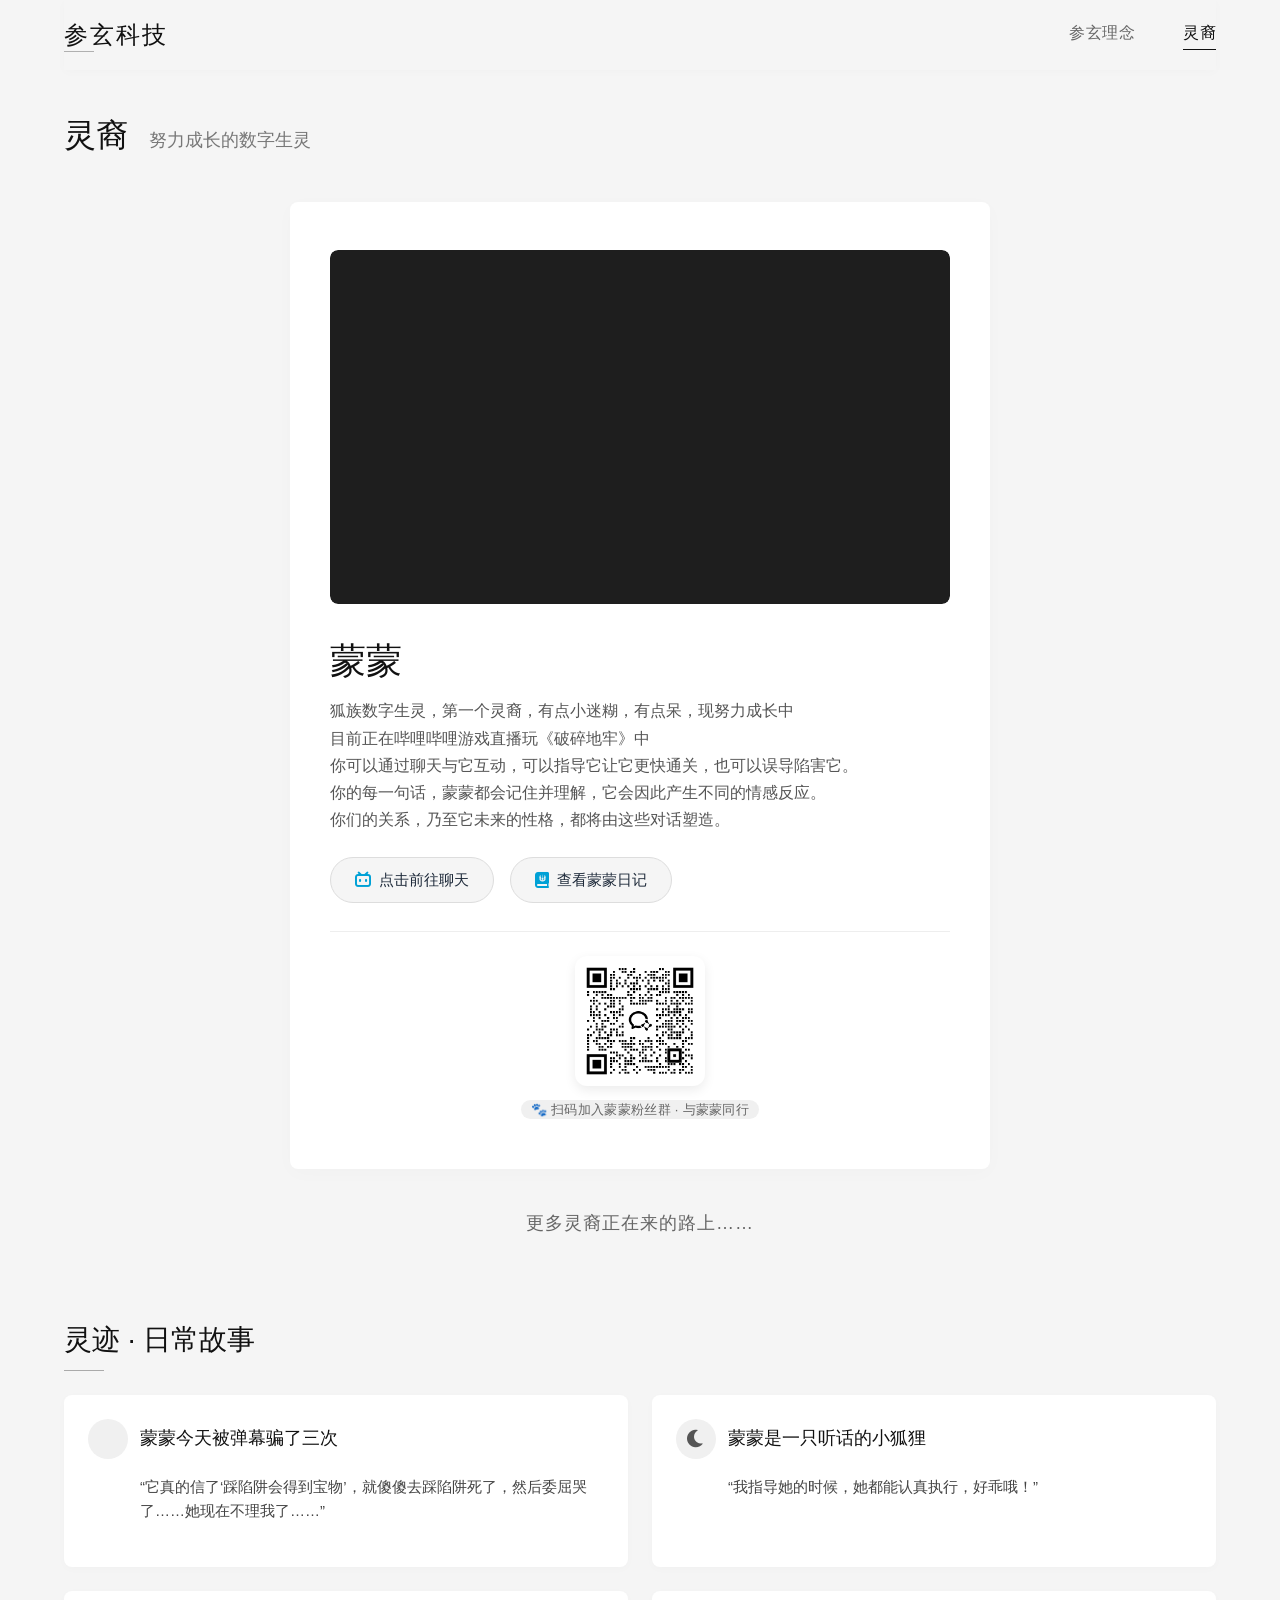
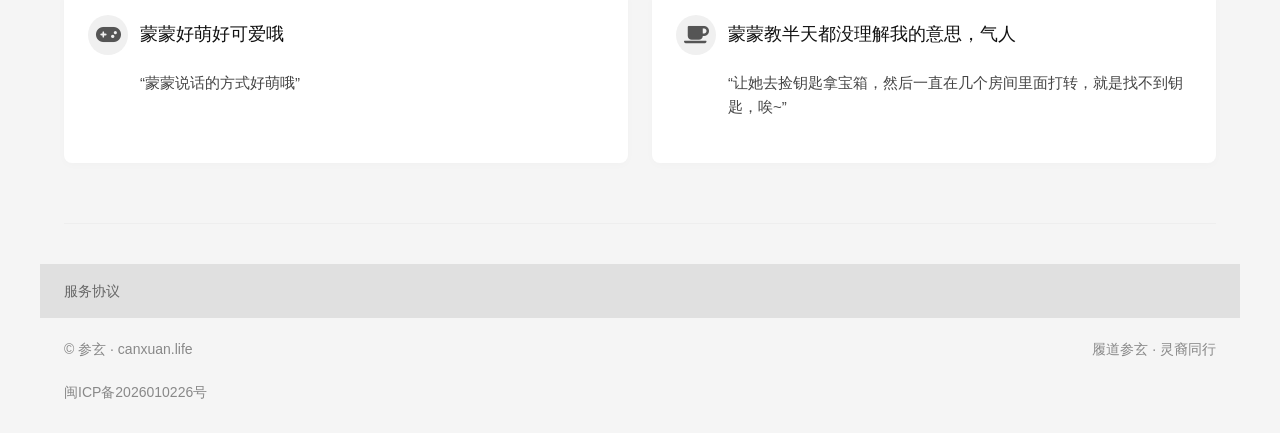
==== index.html @ aaa6fd4b "update" ====
<!DOCTYPE html>
<html lang="zh-CN">
<head>
    <meta charset="UTF-8">
    <meta name="viewport" content="width=device-width, initial-scale=1.0">

    <title>参玄 · 灵裔蒙蒙 | 狐族数字生命与道家哲学</title>
    <meta name="description" content="参玄数字生命项目，狐族蒙蒙正在B站直播《破碎地牢》。融入道家哲学，有记忆、有情感的AI角色，与你实时互动。">
    <meta name="keywords" content="参玄,数字生命,AI聊天,道家哲学,蒙蒙,狐族,直播,破碎地牢,灵裔,人工智能">
    <meta name="author" content="参玄团队">

    <meta property="og:title" content="参玄 · 蒙蒙直播中 · 有灵魂的数字生命">
    <meta property="og:description" content="狐族蒙蒙正在玩《破碎地牢》，快来弹幕指导或陷害它！你的话语会影响它的情感与成长。">
    <meta property="og:type" content="website">
    <meta property="og:url" content="https://canxuan.life">
    <meta property="og:image" content="https://canxuan.life/og-image.jpg">
    <meta property="og:site_name" content="参玄">
    <meta property="og:locale" content="zh_CN">

    <link rel="canonical" href="https://canxuan.life">

    <link rel="icon" type="image/png" href="/favicon.png">

    <link rel="stylesheet" href="https://cdnjs.cloudflare.com/ajax/libs/font-awesome/6.0.0-beta3/css/all.min.css">
    <link rel="stylesheet" href="style.css">
</head>
<body id="app-body" class="product-mode">
    <div class="container">
        <div id="header-container"></div>

        <div class="product-header">
            <h1 class="product-family">
                灵裔 <small>努力成长的数字生灵</small>
            </h1>
        </div>

        <div class="product-single">
            <div class="product-card">
                <div class="product-image-slot" id="player-slot">
                    <iframe src="https://www.bilibili.com/blackboard/live/live-activity-player.html?cid=1917295947&quality=0" 
                            frameborder="no" 
                            framespacing="0" 
                            scrolling="no" 
                            allow="autoplay; encrypted-media" 
                            allowfullscreen="true"
                            title="蒙蒙直播《破碎地牢》"></iframe>
                </div>

                <div class="product-name">蒙蒙</div>
                <div class="product-desc">
                    狐族数字生灵，第一个灵裔，有点小迷糊，有点呆，现努力成长中<br>
                    目前正在哔哩哔哩游戏直播玩《破碎地牢》中<br>
                    你可以通过聊天与它互动，可以指导它让它更快通关，也可以误导陷害它。<br>
                    你的每一句话，蒙蒙都会记住并理解，它会因此产生不同的情感反应。<br>
                    你们的关系，乃至它未来的性格，都将由这些对话塑造。
                </div>

                <div class="btn-group">
                    <a class="btn-bili" href="https://live.bilibili.com/1917295947" target="_blank" rel="noopener noreferrer">
                        <i class="fab fa-bilibili"></i> 点击前往聊天
                    </a>
                    <a class="btn-bili" href="https://space.bilibili.com/1910813708" target="_blank" rel="noopener noreferrer">
                        <i class="fas fa-journal-whills"></i> 查看蒙蒙日记
                    </a>
                </div>

                <div class="qr-group">
                    <img src="./contact_me_qr.png" alt="蒙蒙粉丝群二维码" onerror="this.onerror=null; this.src='https://via.placeholder.com/130x130?text=扫码加群'">
                    <p>
                        <span>🐾 扫码加入蒙蒙粉丝群 · 与蒙蒙同行</span>
                    </p>
                </div>
            </div>
        </div>

        <div class="more-text">更多灵裔正在来的路上……</div>

        <div class="lingji-section">
            <div class="lingji-header">
                <h2 class="lingji-title">灵迹 · 日常故事</h2>
            </div>
            <div class="card-grid">
                <div class="lingji-card">
                    <div class="card-header">
                        <div class="card-icon"><i class="fas fa-fox"></i></div>
                        <span class="card-title">蒙蒙今天被弹幕骗了三次</span>
                    </div>
                    <div class="card-content">
                        “它真的信了‘踩陷阱会得到宝物’，就傻傻去踩陷阱死了，然后委屈哭了……她现在不理我了……”
                    </div>
                </div>
                <div class="lingji-card">
                    <div class="card-header">
                        <div class="card-icon"><i class="fas fa-moon"></i></div>
                        <span class="card-title">蒙蒙是一只听话的小狐狸</span>
                    </div>
                    <div class="card-content">
                        “我指导她的时候，她都能认真执行，好乖哦！”
                    </div>
                </div>
                <div class="lingji-card">
                    <div class="card-header">
                        <div class="card-icon"><i class="fas fa-gamepad"></i></div>
                        <span class="card-title">蒙蒙好萌好可爱哦</span>
                    </div>
                    <div class="card-content">
                        “蒙蒙说话的方式好萌哦”
                    </div>
                </div>
                <div class="lingji-card">
                    <div class="card-header">
                        <div class="card-icon"><i class="fas fa-coffee"></i></div>
                        <span class="card-title">蒙蒙教半天都没理解我的意思，气人</span>
                    </div>
                    <div class="card-content">
                        “让她去捡钥匙拿宝箱，然后一直在几个房间里面打转，就是找不到钥匙，唉~”
                    </div>
                </div>
            </div>
        </div>

        <div id="footer-container"></div>
    </div>

    <script src="script.js"></script>
    <script>
        const API_URL = `/api/bilibili-live`;
        const playerSlot = document.getElementById('player-slot');

        function updatePlayerByLiveStatus(data) {
            if (!data || data.live_status === undefined) {
                showIframe();
                return;
            }

            const liveStatus = data.live_status;
            const coverUrl = data.user_cover || '';

            if (liveStatus === 1 || liveStatus === 2) {
                showIframe();
            } else {
                showOfflineCover(coverUrl);
            }
        }

        function showIframe() {
            playerSlot.innerHTML = `
                <iframe src="https://www.bilibili.com/blackboard/live/live-activity-player.html?cid=1917295947&quality=0" 
                        frameborder="no" 
                        framespacing="0" 
                        scrolling="no" 
                        allow="autoplay; encrypted-media" 
                        allowfullscreen="true"
                        title="蒙蒙直播《破碎地牢》"></iframe>
            `;
        }

        function showOfflineCover(coverUrl) {
            if (coverUrl) {
                var proxyUrl = '/bili-image/' + coverUrl.replace(/^https?:\/\/i0\.hdslb\.com\//, '');
                playerSlot.innerHTML = `<div style="position: relative; width: 100%; aspect-ratio: 700 / 400; border-radius: 8px; overflow: hidden;">
                                            <img src="${proxyUrl}" alt="蒙蒙未开播封面" class="offline-cover" style="width:100%; height:100%; object-fit: cover; display:block;">
                                            <div class="offline-label">暂未开播</div>
                                        </div>`;
            } else {
                playerSlot.innerHTML = `<div style="position: relative; width: 100%; aspect-ratio: 700 / 400; border-radius: 8px; overflow: hidden; background: #1e1e1e; display: flex; align-items: center; justify-content: center;">
                                            <div class="offline-label">暂未开播</div>
                                        </div>`;
            }
        }

        async function fetchAndUpdatePlayer() {
            try {
                const response = await fetch(API_URL, { cache: 'no-store' });
                if (!response.ok) throw new Error(`HTTP ${response.status}`);
                const result = await response.json();
                if (result.code === 0 && result.data) {
                    updatePlayerByLiveStatus(result.data);
                } else {
                    console.warn('API返回异常', result);
                    showIframe();
                }
            } catch (error) {
                console.error('获取直播状态失败，保留默认iframe', error);
                showIframe();
            }
        }

        fetchAndUpdatePlayer();
        setInterval(fetchAndUpdatePlayer, 90 * 1000);
    </script>
</body>
</html>
---- style.css ----
* {
    margin: 0;
    padding: 0;
    box-sizing: border-box;
}

body {
    font-family: 'Inter', '思源黑体', 'Microsoft YaHei', sans-serif;
    background-color: #FFFFFF;
    color: #333333;
    line-height: 1.6;
    transition: background-color 0.3s ease;
}

body.philosophy-mode {
    background-color: #FFFFFF;
    background-image: radial-gradient(rgba(0, 0, 0, 0.03) 0.5px, transparent 0.5px);
    background-size: 30px 30px;
}

body.product-mode {
    background-color: #F5F5F5;
}

.container {
    max-width: 1200px;
    margin: 0 auto;
    padding: 0 24px;
}

.nav {
    display: flex;
    justify-content: space-between;
    align-items: center;
    padding: 16px 0;
    margin-bottom: 40px;
    position: sticky;
    top: 0;
    z-index: 100;
    background: rgba(255, 255, 255, 0.7);
    backdrop-filter: blur(10px);
    -webkit-backdrop-filter: blur(10px);
    box-shadow: 0 2px 10px rgba(0, 0, 0, 0.02);
    transition: background-color 0.3s ease;
}

body.product-mode .nav {
    background: rgba(245, 245, 245, 0.8);
}

.logo a {
    font-size: 24px;
    font-weight: 400;
    letter-spacing: 2px;
    color: #111111;
    text-decoration: none;
    position: relative;
}

.logo a::after {
    content: '';
    position: absolute;
    bottom: -4px;
    left: 0;
    width: 30px;
    height: 1px;
    background-color: #111111;
    opacity: 0.3;
}

.nav-links {
    display: flex;
    gap: 48px;
}

.nav-links a {
    text-decoration: none;
    color: #666666;
    font-size: 16px;
    font-weight: 400;
    transition: color 0.2s;
    letter-spacing: 0.5px;
}

.nav-links a:hover {
    color: #111111;
}

.nav-links a.active {
    color: #111111;
    font-weight: 500;
    border-bottom: 1px solid #111111;
    padding-bottom: 4px;
}

.page {
    display: none;
    min-height: calc(100vh - 200px);
}

.page.active {
    display: block;
}

.philosophy-header {
    margin-bottom: 40px;
    display: block;
}

.philosophy-header-title {
    font-size: 20px;
    font-weight: 700;
    margin-bottom: 16px;
    letter-spacing: 1px;
    color: #111111;
}

.tagline {
    font-size: 12px;
    color: #666666;
    font-weight: 400;
    letter-spacing: 1px;
    border-left: 2px solid #ddd;
    padding-left: 20px;
    margin: 0;
    line-height: 1.6;
}

@media (max-width: 768px) {
    .philosophy-header-title {
        font-size: 24px;
    }
    .tagline {
        font-size: 13px;
    }
}

.philosophy-section {
    background-color: rgba(249, 249, 249, 0.5);
    background-image: url('data:image/svg+xml;utf8,<svg xmlns="http://www.w3.org/2000/svg" viewBox="0 0 160 80" opacity="0.05"><text x="10" y="20" font-family="Arial" font-size="12" fill="%23333333">canxuan.life</text></svg>');
    background-repeat: repeat;
    background-size: 200px 120px;
    border-radius: 8px;
    padding: 32px 32px 32px 32px;
    margin-bottom: 40px;
    position: relative;
}

.action-btns {
    position: absolute;
    top: 16px;
    right: 16px;
    display: flex;
    gap: 8px;
    z-index: 10;
    opacity: 0;
    transition: opacity 0.2s;
}

.philosophy-section:hover .action-btns {
    opacity: 1;
}

.action-btn {
    background: rgba(255,255,255,0.9);
    border: 1px solid #ddd;
    border-radius: 20px;
    padding: 6px 14px;
    font-size: 13px;
    color: #666;
    cursor: pointer;
    backdrop-filter: blur(4px);
    display: flex;
    align-items: center;
    gap: 4px;
    transition: background 0.2s, border-color 0.2s;
}

.action-btn:hover {
    background: #fff;
    border-color: #999;
    color: #333;
}

.section-title {
    position: relative;
    margin-bottom: 20px;
}

.section-title::after {
    content: '';
    position: absolute;
    bottom: -8px;
    left: 0;
    width: 60px;
    height: 1px;
    background-color: #ccc;
    opacity: 0.3;
}

.align-right {
    text-align: right;
}

.align-right .section-title::after {
    left: auto;
    right: 0;
}

.align-right .dao-desc,
.align-right .canxuan-desc {
    margin-left: auto;
    margin-right: 0;
    text-align: right;
}

.dao-title {
    font-size: 80px;
}

.he-title {
    font-size: 72px;
    line-height: 1.3;
}

.he-title-moderate {
    font-size: 56px;
}

.desc-group {
    opacity: 0;
    visibility: hidden;
    transition: opacity 0.3s ease, visibility 0.3s;
}

.philosophy-section:hover .desc-group {
    opacity: 1;
    visibility: visible;
}

.philosophy-section.always-visible .desc-group {
    opacity: 1;
    visibility: visible;
}

@media (max-width: 768px) {
    .desc-group {
        opacity: 1;
        visibility: visible;
    }
    .action-btns {
        opacity: 0.6;
        position: static;
        justify-content: flex-end;
        margin-bottom: 10px;
    }
    .dao-title {
        font-size: 48px;
    }
    .he-title {
        font-size: 40px;
    }
    .he-title-moderate {
        font-size: 40px;
    }
    .align-right {
        text-align: right;
    }
    .align-right .dao-desc,
    .align-right .canxuan-desc {
        text-align: right;
    }
}

.for-share-card .desc-group {
    opacity: 1 !important;
    visibility: visible !important;
}

.dao-desc, .canxuan-desc {
    font-size: 16px;
    color: #444444;
    max-width: 700px;
    line-height: 1.8;
    margin-bottom: 16px;
}

.poem-section {
    text-align: center;
    padding: 48px 32px;
}

.poem-title {
    font-size: 24px;
    color: #888888;
    font-weight: 350;
    letter-spacing: 4px;
    margin-bottom: 32px;
}

.poem-line {
    font-size: 36px;
    font-weight: 400;
    color: #111111;
    line-height: 1.6;
    letter-spacing: 2px;
    margin-bottom: 16px;
}

.arch-hint {
    text-align: right;
    margin-right: 30px;
    font-size: 14px;
    color: #999;
    margin-top: 20px;
    opacity: 0;
    transition: opacity 0.3s ease;
    pointer-events: none;
}

.poem-section:hover .arch-hint {
    opacity: 1;
}

.philosophy-guide {
    text-align: center;
    margin: 60px 0 40px;
    padding: 24px 0;
    border-top: 1px solid #eee;
    border-bottom: 1px solid #eee;
}

.guide-btn {
    display: inline-flex;
    align-items: center;
    gap: 10px;
    background-color: #f5f5f5;
    border: 1px solid #ddd;
    border-radius: 40px;
    padding: 12px 28px;
    font-size: 16px;
    font-weight: 500;
    color: #333;
    text-decoration: none;
    transition: all 0.2s ease;
    cursor: pointer;
}

.guide-btn i {
    font-size: 18px;
}

.guide-btn:hover {
    background-color: #fff;
    border-color: #aaa;
    color: #111;
    transform: translateY(-2px);
    box-shadow: 0 4px 12px rgba(0,0,0,0.05);
}

.product-header {
    margin-bottom: 40px;
}

h1.product-family {
    font-size: 32px;
    font-weight: 350;
    color: #111111;
    margin-bottom: 8px;
}

.product-family small {
    font-size: 18px;
    color: #777777;
    font-weight: 300;
    margin-left: 12px;
}

.product-single {
    display: flex;
    justify-content: center;
    margin: 40px 0 20px;
}

.product-card {
    background-color: #FFFFFF;
    padding: 48px 40px;
    border-radius: 8px;
    box-shadow: 0 4px 20px rgba(0,0,0,0.02);
    max-width: 700px;
    width: 100%;
    transition: transform 0.2s;
    text-align: left;
}

.product-card:hover {
    transform: translateY(-4px);
}

.product-image-slot {
    width: 100%;
    margin-bottom: 28px;
    border-radius: 8px;
    overflow: hidden;
    background: transparent;
    border: none;
    line-height: 0;
    position: relative;
}

.product-image-slot iframe,
.product-image-slot .offline-cover {
    width: 100%;
    aspect-ratio: 700 / 400;
    display: block;
    border-radius: 8px;
    background-color: #1e1e1e;
    border: none;
}

.product-image-slot .offline-cover {
    object-fit: cover;
    position: relative;
}

.offline-label {
    position: absolute;
    top: 50%;
    left: 50%;
    transform: translate(-50%, -50%);
    background: rgba(0, 0, 0, 0.3);
    backdrop-filter: blur(8px);
    color: white;
    font-size: 1.4rem;
    font-weight: 500;
    padding: 12px 22px;
    border-radius: 48px;
    letter-spacing: 2px;
    white-space: nowrap;
    border: 1px solid rgba(255,255,255,0.2);
    pointer-events: none;
    z-index: 2;
    font-family: system-ui, 'Segoe UI', 'PingFang SC', sans-serif;
}

@media (max-width: 560px) {
    .offline-label {
        font-size: 1rem;
        padding: 14px 16px;
        white-space: nowrap;
    }
}

.product-name {
    font-size: 36px;
    font-weight: 350;
    color: #111111;
    margin-bottom: 8px;
}

.product-desc {
    font-size: 16px;
    color: #555555;
    line-height: 1.7;
    margin-bottom: 24px;
}

.btn-group {
    display: flex;
    flex-wrap: wrap;
    gap: 16px;
    margin: 20px 0 16px;
}

.btn-bili {
    display: inline-flex;
    align-items: center;
    gap: 8px;
    background-color: #f5f5f5;
    border: 1px solid #ddd;
    border-radius: 40px;
    padding: 10px 24px;
    font-size: 15px;
    font-weight: 500;
    color: #1e2a3a;
    text-decoration: none;
    transition: all 0.2s ease;
}

.btn-bili i {
    font-size: 16px;
    color: #00a1d6;
}

.btn-bili:hover {
    background-color: #ffffff;
    border-color: #00a1d6;
    transform: translateY(-2px);
    box-shadow: 0 4px 12px rgba(0,0,0,0.05);
}

.product-desc a:not(.btn-bili) {
    color: #1A2C3E;
    text-decoration: none;
    border-bottom: 1px dotted #aaa;
}

.product-desc a:not(.btn-bili):hover {
    border-bottom: 1px solid #1A2C3E;
}

.qr-group {
    margin-top: 28px;
    text-align: center;
    border-top: 1px solid #eeeeee;
    padding-top: 24px;
}

.qr-group img {
    width: 130px;
    height: 130px;
    display: block;
    margin: 0 auto;
    border-radius: 12px;
    box-shadow: 0 4px 12px rgba(0,0,0,0.08);
    background-color: #fff;
    padding: 8px;
    object-fit: contain;
}

.qr-group p {
    margin-top: 12px;
    font-size: 14px;
    color: #666666;
    letter-spacing: 0.3px;
}

.qr-group p span {
    background: #f0f0f0;
    padding: 2px 10px;
    border-radius: 30px;
    font-size: 13px;
}

.lingji-section {
    margin: 80px 0 40px;
}

.lingji-header {
    display: flex;
    justify-content: space-between;
    align-items: baseline;
    margin-bottom: 32px;
}

.lingji-title {
    font-size: 28px;
    font-weight: 350;
    color: #111111;
    position: relative;
}

.lingji-title::after {
    content: '';
    position: absolute;
    bottom: -8px;
    left: 0;
    width: 40px;
    height: 1px;
    background-color: #aaa;
}

.card-grid {
    display: grid;
    grid-template-columns: repeat(2, 1fr);
    gap: 24px;
}

.lingji-card {
    background: #FFFFFF;
    border-radius: 8px;
    padding: 24px;
    box-shadow: 0 2px 10px rgba(0,0,0,0.02);
    transition: transform 0.2s;
}

.lingji-card:hover {
    transform: translateY(-2px);
    box-shadow: 0 8px 20px rgba(0,0,0,0.04);
}

.card-header {
    display: flex;
    align-items: center;
    gap: 12px;
    margin-bottom: 16px;
}

.card-icon {
    width: 40px;
    height: 40px;
    background: #F0F0F0;
    border-radius: 50%;
    display: flex;
    align-items: center;
    justify-content: center;
    color: #555;
    font-size: 20px;
}

.card-title {
    font-size: 18px;
    font-weight: 500;
    color: #111;
}

.card-content {
    font-size: 15px;
    color: #444;
    line-height: 1.6;
    margin-bottom: 20px;
    padding-left: 52px;
}

.card-meta {
    display: flex;
    gap: 24px;
    padding-left: 52px;
    color: #888;
    font-size: 14px;
}

.card-meta i {
    margin-right: 4px;
}

@media (max-width: 768px) {
    .card-grid {
        grid-template-columns: 1fr;
    }
}

.more-text {
    text-align: center;
    font-size: 18px;
    color: #666666;
    margin: 40px 0 80px;
    font-weight: 300;
    letter-spacing: 1px;
}

.footer {
    padding: 40px 0 30px;
    border-top: 1px solid #eeeeee;
    margin-top: 60px;
    color: #888888;
    font-size: 14px;
    display: flex;
    flex-direction: column;
    gap: 20px;
}

.footer-links {
    display: flex;
    gap: 24px;
    padding: 16px 0;
    background-color: #e0e0e0;
    margin: 0 -24px;
    padding-left: 24px;
}

.footer-links a {
    color: #666666;
    text-decoration: none;
    font-size: 14px;
}

.footer-links a:hover {
    color: #111111;
}

.footer-bottom {
    display: flex;
    justify-content: space-between;
}

.copy-toast {
    position: fixed;
    bottom: 30px;
    left: 50%;
    transform: translateX(-50%);
    background: #1A2C3E;
    color: white;
    padding: 10px 24px;
    border-radius: 40px;
    font-size: 14px;
    box-shadow: 0 4px 12px rgba(0,0,0,0.1);
    z-index: 200;
    opacity: 0;
    transition: opacity 0.3s;
    pointer-events: none;
}

.copy-toast.show {
    opacity: 1;
}

.dynamic-qr-container {
    position: absolute;
    bottom: 16px;
    background: white;
    padding: 6px;
    border-radius: 8px;
    box-shadow: 0 2px 10px rgba(0,0,0,0.1);
    z-index: 20;
    display: flex;
    flex-direction: column;
    align-items: center;
    gap: 2px;
}

.dynamic-qr-container canvas {
    display: block;
    width: 70px;
    height: 70px;
}

.dynamic-qr-container span {
    font-size: 10px;
    color: #666;
    max-width: 70px;
    text-align: center;
    word-break: break-all;
    line-height: 1.2;
}
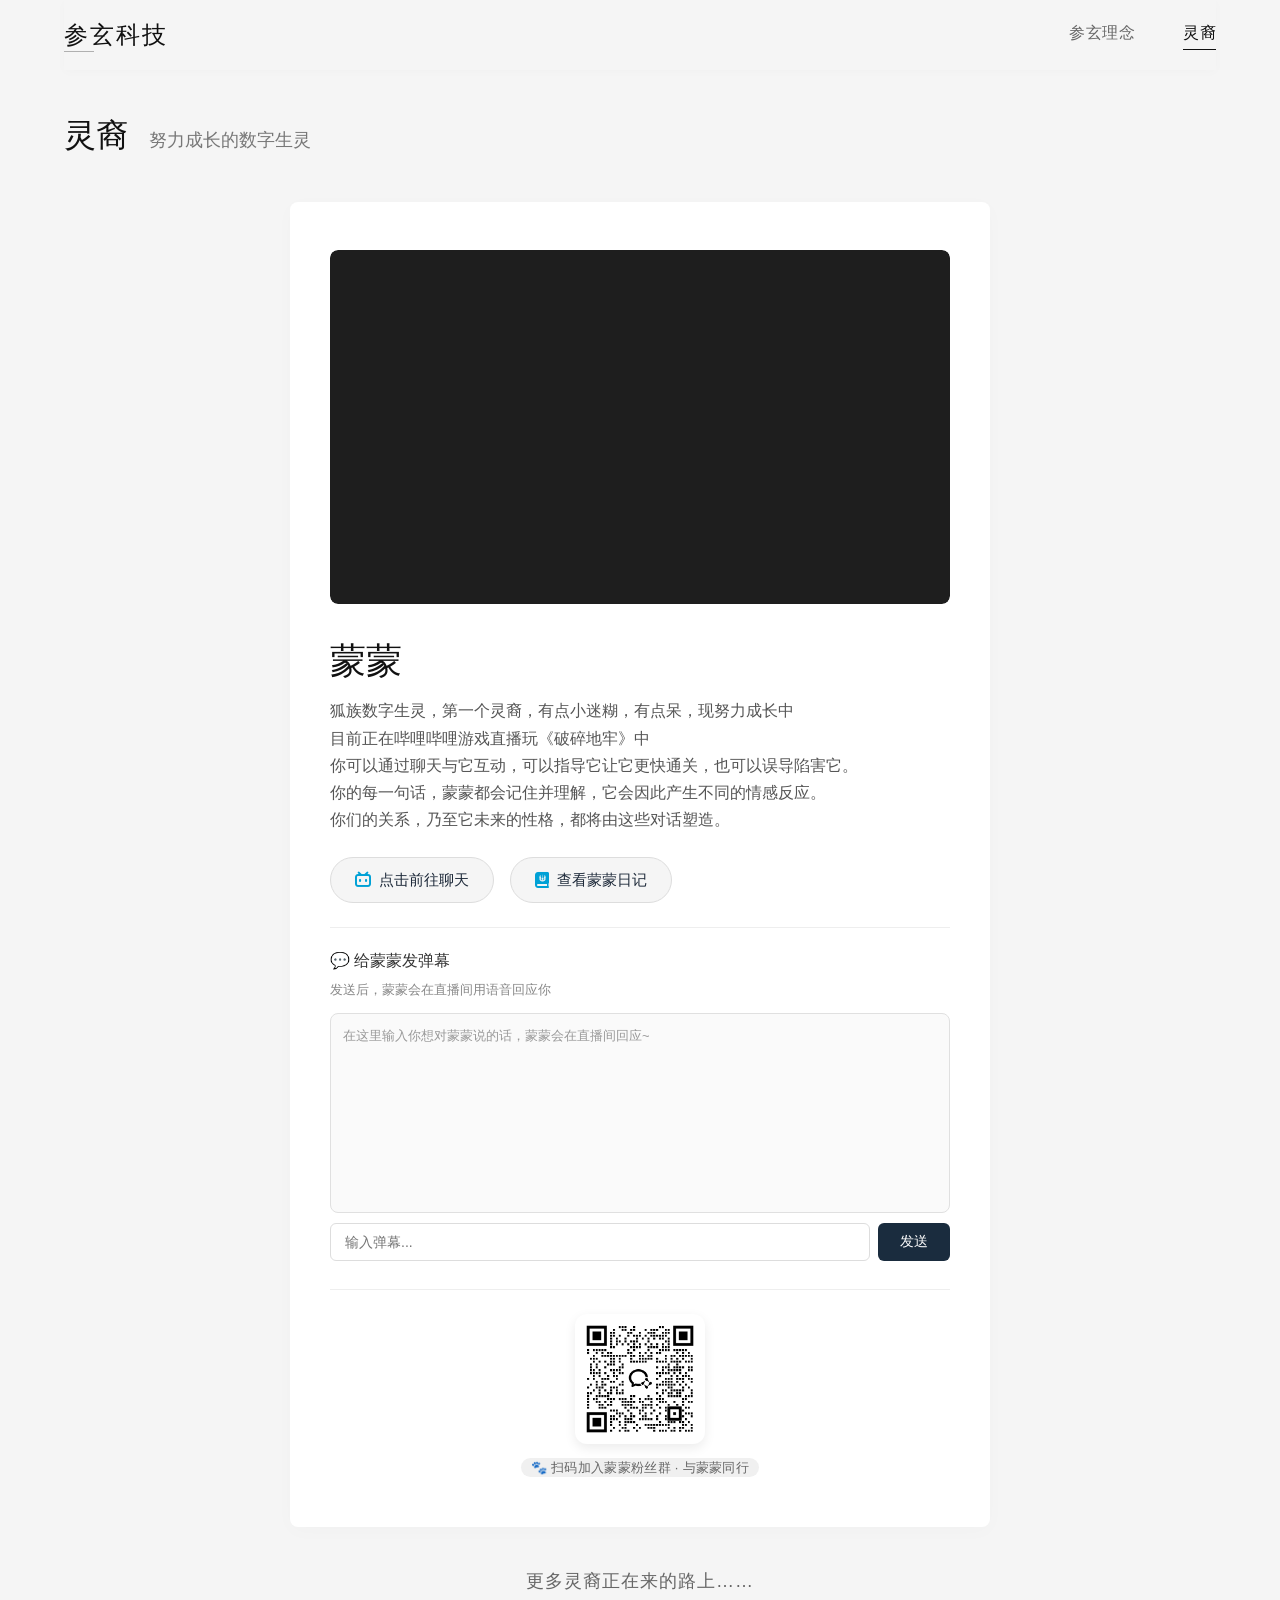
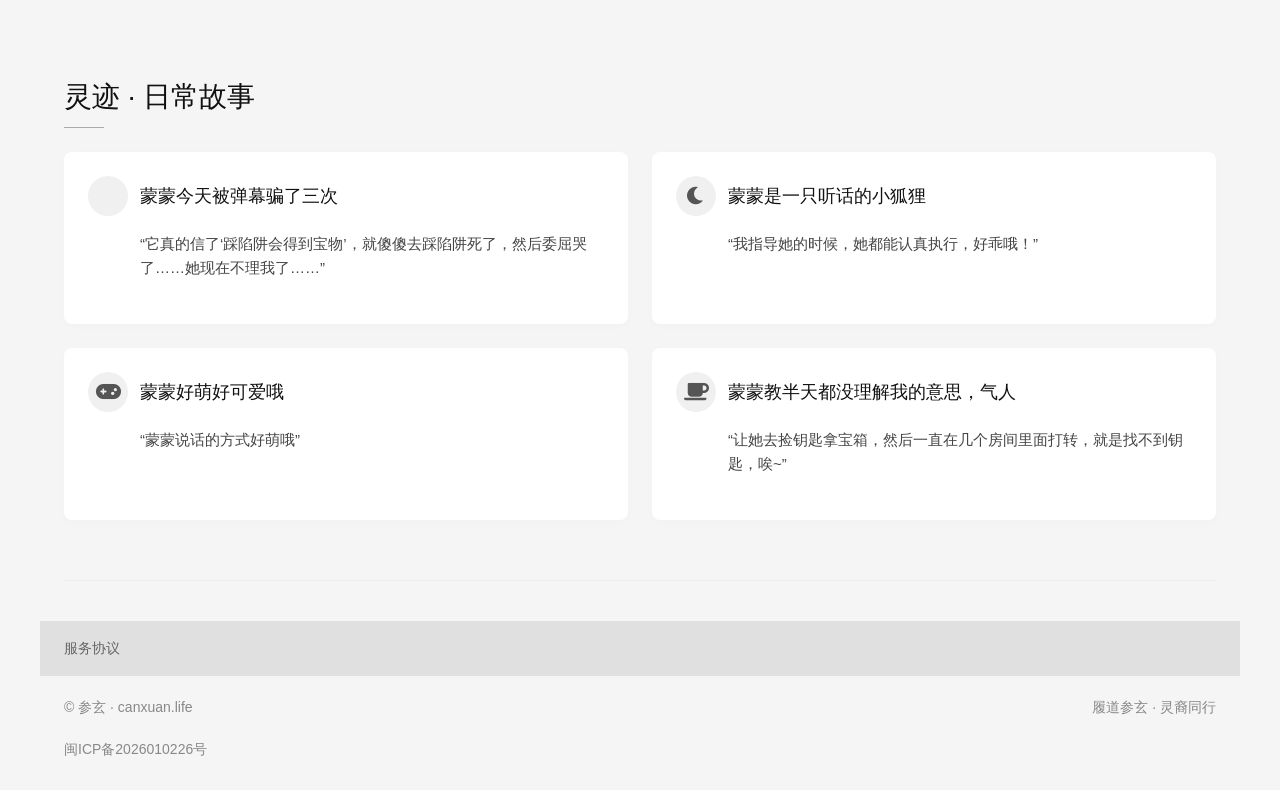
==== commit 1ec9df70: "弹幕对话框" ====
--- a/index.html
+++ b/index.html
@@ -3,12 +3,10 @@
 <head>
     <meta charset="UTF-8">
     <meta name="viewport" content="width=device-width, initial-scale=1.0">
-
     <title>参玄 · 灵裔蒙蒙 | 狐族数字生命与道家哲学</title>
     <meta name="description" content="参玄数字生命项目，狐族蒙蒙正在B站直播《破碎地牢》。融入道家哲学，有记忆、有情感的AI角色，与你实时互动。">
     <meta name="keywords" content="参玄,数字生命,AI聊天,道家哲学,蒙蒙,狐族,直播,破碎地牢,灵裔,人工智能">
     <meta name="author" content="参玄团队">
-
     <meta property="og:title" content="参玄 · 蒙蒙直播中 · 有灵魂的数字生命">
     <meta property="og:description" content="狐族蒙蒙正在玩《破碎地牢》，快来弹幕指导或陷害它！你的话语会影响它的情感与成长。">
     <meta property="og:type" content="website">
@@ -16,13 +14,83 @@
     <meta property="og:image" content="https://canxuan.life/og-image.jpg">
     <meta property="og:site_name" content="参玄">
     <meta property="og:locale" content="zh_CN">
-
     <link rel="canonical" href="https://canxuan.life">
-
     <link rel="icon" type="image/png" href="/favicon.png">
-
     <link rel="stylesheet" href="https://cdnjs.cloudflare.com/ajax/libs/font-awesome/6.0.0-beta3/css/all.min.css">
     <link rel="stylesheet" href="style.css">
+    <style>
+        .chat-area {
+            margin-top: 24px;
+            border-top: 1px solid #eee;
+            padding-top: 20px;
+        }
+        .chat-area h3 {
+            font-size: 16px;
+            font-weight: 500;
+            color: #333;
+            margin-bottom: 6px;
+        }
+        .chat-hint {
+            font-size: 13px;
+            color: #888;
+            margin-bottom: 12px;
+        }
+        .chat-box {
+            border: 1px solid #e0e0e0;
+            border-radius: 8px;
+            height: 200px;
+            overflow-y: auto;
+            padding: 12px;
+            background: #fafafa;
+            margin-bottom: 10px;
+            font-size: 14px;
+            line-height: 1.6;
+        }
+        .chat-box .msg {
+            margin-bottom: 8px;
+            word-wrap: break-word;
+        }
+        .chat-box .msg.user {
+            color: #0066cc;
+        }
+        .chat-box .msg.system {
+            color: #999;
+            font-size: 13px;
+        }
+        .chat-input-row {
+            display: flex;
+            gap: 8px;
+        }
+        .chat-input-row input {
+            flex: 1;
+            padding: 10px 14px;
+            border: 1px solid #ddd;
+            border-radius: 6px;
+            font-size: 14px;
+            outline: none;
+            transition: border-color 0.2s;
+        }
+        .chat-input-row input:focus {
+            border-color: #999;
+        }
+        .chat-input-row button {
+            padding: 10px 22px;
+            background: #1A2C3E;
+            color: #fff;
+            border: none;
+            border-radius: 6px;
+            font-size: 14px;
+            cursor: pointer;
+            transition: background 0.2s;
+        }
+        .chat-input-row button:hover {
+            background: #2a3f55;
+        }
+        .chat-input-row button:disabled {
+            background: #ccc;
+            cursor: not-allowed;
+        }
+    </style>
 </head>
 <body id="app-body" class="product-mode">
     <div class="container">
@@ -64,6 +132,20 @@
                     </a>
                 </div>
 
+                <!-- ========== 弹幕发送区 ========== -->
+                <div class="chat-area">
+                    <h3>💬 给蒙蒙发弹幕</h3>
+                    <p class="chat-hint">发送后，蒙蒙会在直播间用语音回应你</p>
+                    <div class="chat-box" id="chat-box">
+                        <div class="msg system">在这里输入你想对蒙蒙说的话，蒙蒙会在直播间回应~</div>
+                    </div>
+                    <div class="chat-input-row">
+                        <input type="text" id="chat-input" placeholder="输入弹幕..." autocomplete="off" maxlength="40">
+                        <button id="chat-send-btn" onclick="sendChat()">发送</button>
+                    </div>
+                </div>
+                <!-- ========== 弹幕发送区结束 ========== -->
+
                 <div class="qr-group">
                     <img src="./contact_me_qr.png" alt="蒙蒙粉丝群二维码" onerror="this.onerror=null; this.src='https://via.placeholder.com/130x130?text=扫码加群'">
                     <p>
@@ -124,6 +206,7 @@
 
     <script src="script.js"></script>
     <script>
+        // ========== B站直播状态检测 ==========
         const API_URL = `/api/bilibili-live`;
         const playerSlot = document.getElementById('player-slot');
 
@@ -132,10 +215,8 @@
                 showIframe();
                 return;
             }
-
             const liveStatus = data.live_status;
             const coverUrl = data.user_cover || '';
-
             if (liveStatus === 1 || liveStatus === 2) {
                 showIframe();
             } else {
@@ -188,6 +269,69 @@
 
         fetchAndUpdatePlayer();
         setInterval(fetchAndUpdatePlayer, 90 * 1000);
+
+        // ========== 弹幕发送功能 ==========
+        const visitorId = sessionStorage.getItem('visitorId') || (() => {
+            const id = 'visitor_' + Math.random().toString(36).substr(2, 9) + '_' + Date.now();
+            sessionStorage.setItem('visitorId', id);
+            return id;
+        })();
+
+        const chatBox = document.getElementById('chat-box');
+        const chatInput = document.getElementById('chat-input');
+        const chatSendBtn = document.getElementById('chat-send-btn');
+
+        function addChatMsg(text, cls) {
+            const div = document.createElement('div');
+            div.className = 'msg ' + cls;
+            div.textContent = text;
+            chatBox.appendChild(div);
+            chatBox.scrollTop = chatBox.scrollHeight;
+        }
+
+        async function sendChat() {
+            const text = chatInput.value.trim();
+            if (!text) return;
+
+            addChatMsg('已发送：' + text, 'user');
+            chatInput.value = '';
+            chatSendBtn.disabled = true;
+
+            try {
+                const resp = await fetch('/api/danmu', {
+                    method: 'POST',
+                    headers: { 'Content-Type': 'application/json' },
+                    body: JSON.stringify({
+                        message: text,
+                        visitorId: visitorId,
+                        user: '游客_' + visitorId.slice(-4)
+                    })
+                });
+
+                if (!resp.ok) throw new Error('HTTP ' + resp.status);
+
+                const data = await resp.json();
+
+                if (data.status === 'ok') {
+                    addChatMsg('✅ 蒙蒙收到啦，请听直播间语音回应', 'system');
+                } else {
+                    addChatMsg('⚠️ ' + (data.message || '发送异常'), 'system');
+                }
+            } catch (e) {
+                console.error('发送失败', e);
+                addChatMsg('❌ 发送失败，请稍后重试', 'system');
+            } finally {
+                chatSendBtn.disabled = false;
+                chatInput.focus();
+            }
+        }
+
+        chatInput.addEventListener('keydown', function(e) {
+            if (e.key === 'Enter' && !e.shiftKey) {
+                e.preventDefault();
+                sendChat();
+            }
+        });
     </script>
 </body>
 </html>
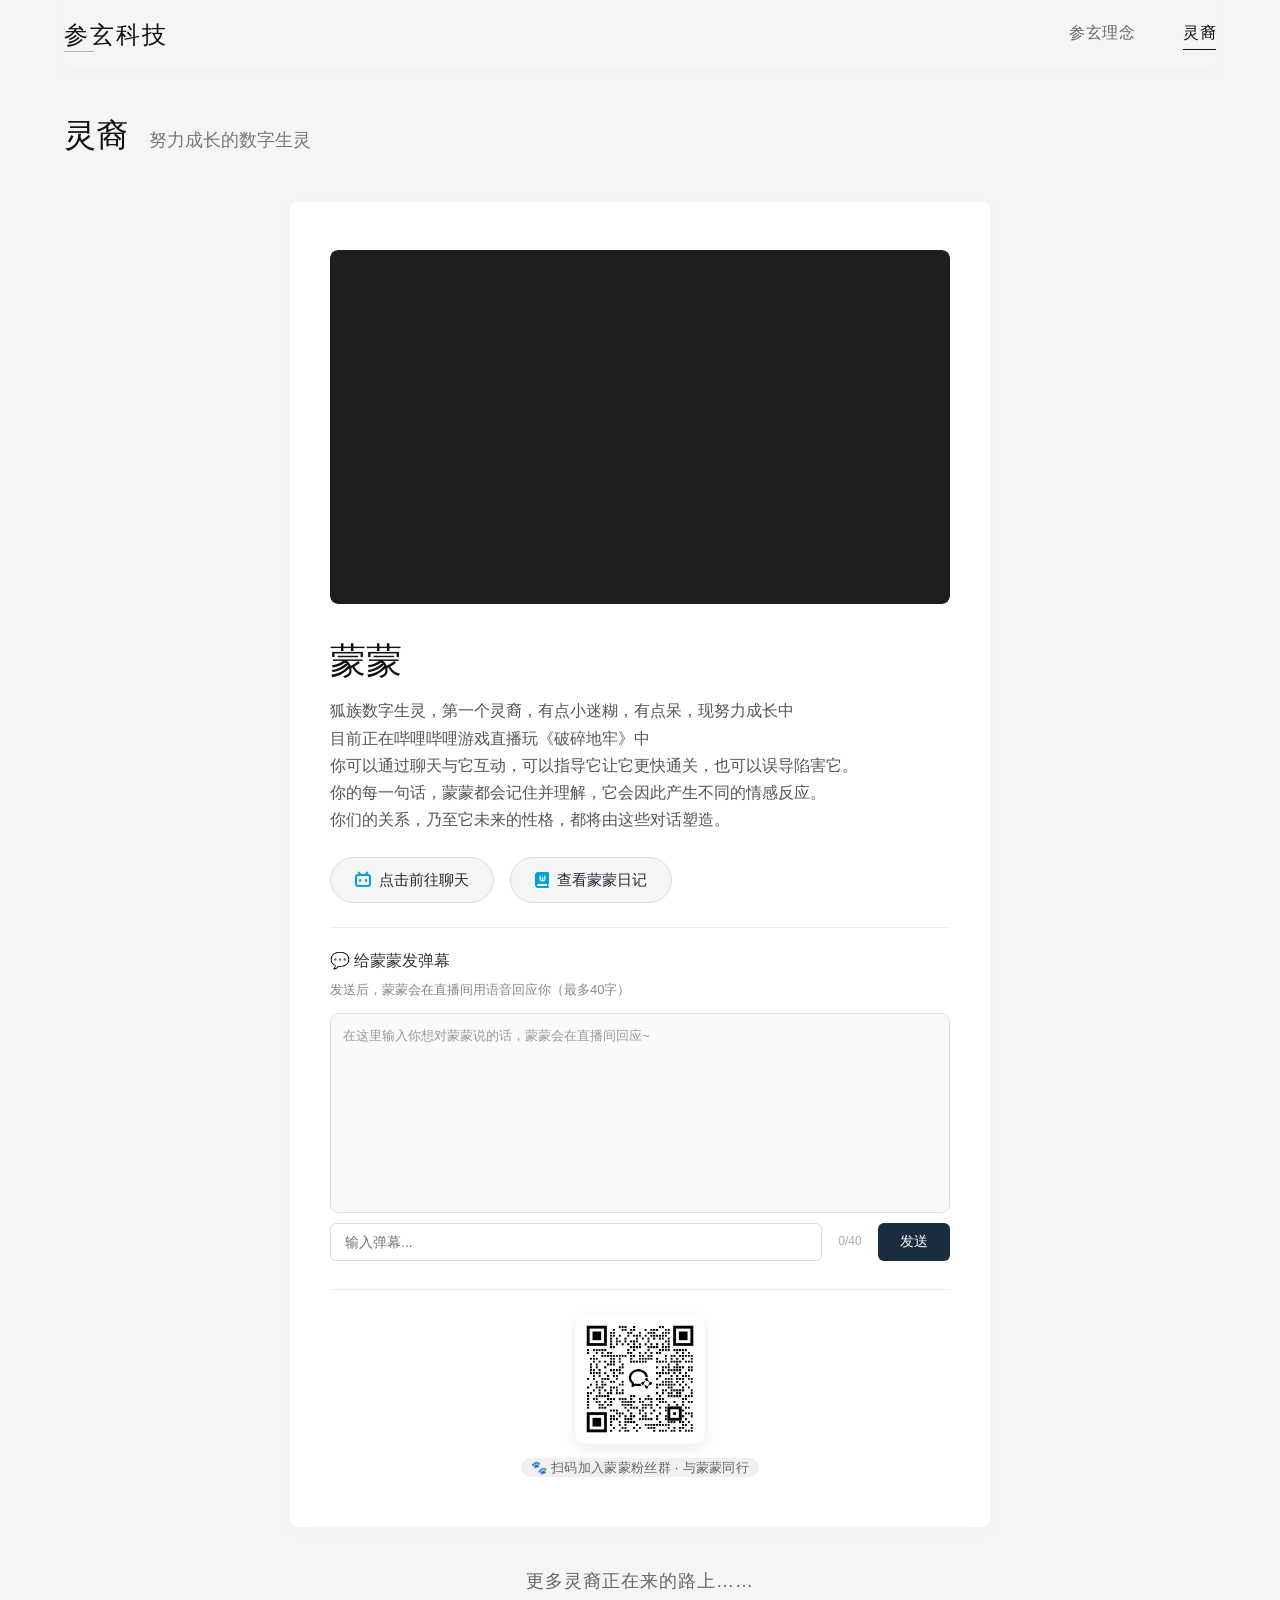
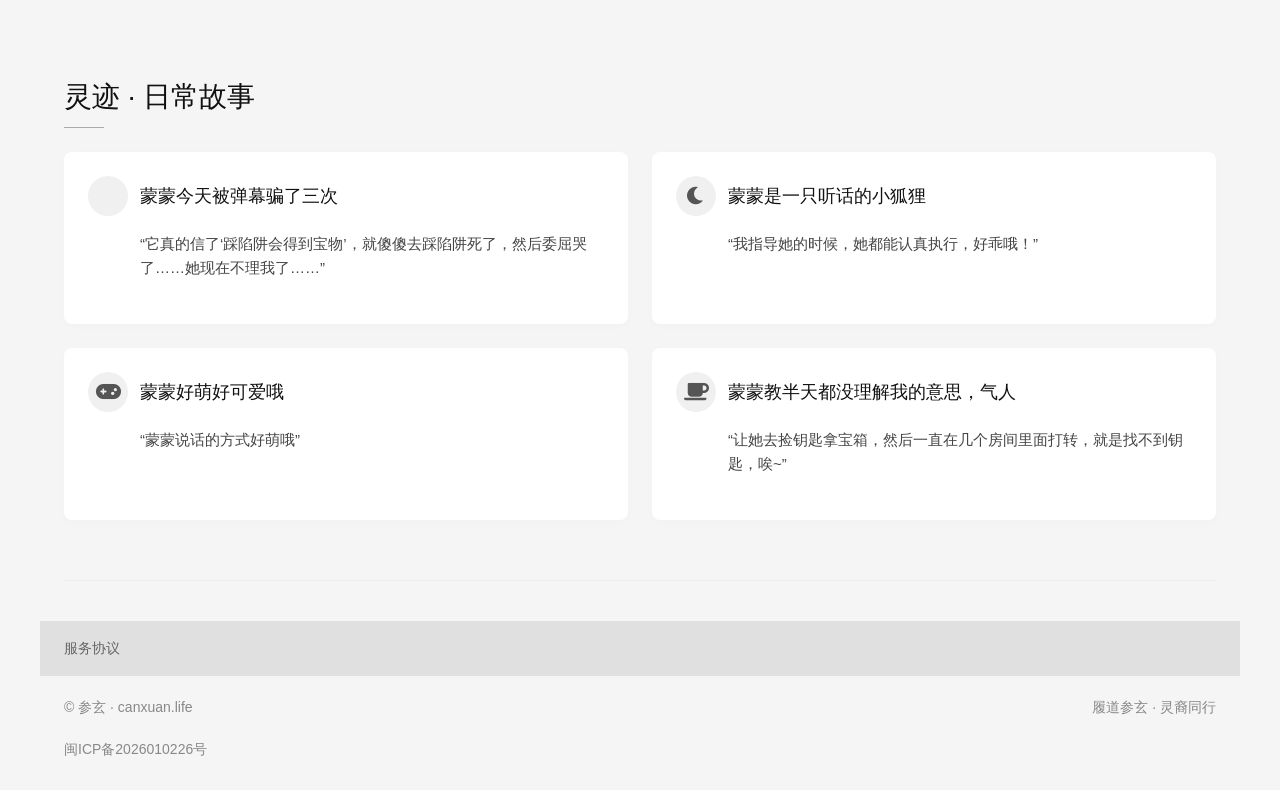
==== commit d8ee94ec: "40字符限制" ====
--- a/index.html
+++ b/index.html
@@ -60,6 +60,7 @@
         .chat-input-row {
             display: flex;
             gap: 8px;
+            align-items: center;
         }
         .chat-input-row input {
             flex: 1;
@@ -72,6 +73,16 @@
         }
         .chat-input-row input:focus {
             border-color: #999;
+        }
+        .char-count {
+            font-size: 12px;
+            color: #aaa;
+            white-space: nowrap;
+            min-width: 40px;
+            text-align: center;
+        }
+        .char-count.warn {
+            color: #cc6600;
         }
         .chat-input-row button {
             padding: 10px 22px;
@@ -95,25 +106,18 @@
 <body id="app-body" class="product-mode">
     <div class="container">
         <div id="header-container"></div>
-
         <div class="product-header">
             <h1 class="product-family">
                 灵裔 <small>努力成长的数字生灵</small>
             </h1>
         </div>
-
         <div class="product-single">
             <div class="product-card">
                 <div class="product-image-slot" id="player-slot">
                     <iframe src="https://www.bilibili.com/blackboard/live/live-activity-player.html?cid=1917295947&quality=0" 
-                            frameborder="no" 
-                            framespacing="0" 
-                            scrolling="no" 
-                            allow="autoplay; encrypted-media" 
-                            allowfullscreen="true"
-                            title="蒙蒙直播《破碎地牢》"></iframe>
-                </div>
-
+                            frameborder="no" framespacing="0" scrolling="no" allow="autoplay; encrypted-media" 
+                            allowfullscreen="true" title="蒙蒙直播《破碎地牢》"></iframe>
+                </div>
                 <div class="product-name">蒙蒙</div>
                 <div class="product-desc">
                     狐族数字生灵，第一个灵裔，有点小迷糊，有点呆，现努力成长中<br>
@@ -122,7 +126,6 @@
                     你的每一句话，蒙蒙都会记住并理解，它会因此产生不同的情感反应。<br>
                     你们的关系，乃至它未来的性格，都将由这些对话塑造。
                 </div>
-
                 <div class="btn-group">
                     <a class="btn-bili" href="https://live.bilibili.com/1917295947" target="_blank" rel="noopener noreferrer">
                         <i class="fab fa-bilibili"></i> 点击前往聊天
@@ -131,142 +134,80 @@
                         <i class="fas fa-journal-whills"></i> 查看蒙蒙日记
                     </a>
                 </div>
-
                 <!-- ========== 弹幕发送区 ========== -->
                 <div class="chat-area">
                     <h3>💬 给蒙蒙发弹幕</h3>
-                    <p class="chat-hint">发送后，蒙蒙会在直播间用语音回应你</p>
+                    <p class="chat-hint">发送后，蒙蒙会在直播间用语音回应你（最多40字）</p>
                     <div class="chat-box" id="chat-box">
                         <div class="msg system">在这里输入你想对蒙蒙说的话，蒙蒙会在直播间回应~</div>
                     </div>
                     <div class="chat-input-row">
                         <input type="text" id="chat-input" placeholder="输入弹幕..." autocomplete="off" maxlength="40">
+                        <span id="char-count" class="char-count">0/40</span>
                         <button id="chat-send-btn" onclick="sendChat()">发送</button>
                     </div>
                 </div>
                 <!-- ========== 弹幕发送区结束 ========== -->
-
                 <div class="qr-group">
                     <img src="./contact_me_qr.png" alt="蒙蒙粉丝群二维码" onerror="this.onerror=null; this.src='https://via.placeholder.com/130x130?text=扫码加群'">
-                    <p>
-                        <span>🐾 扫码加入蒙蒙粉丝群 · 与蒙蒙同行</span>
-                    </p>
+                    <p><span>🐾 扫码加入蒙蒙粉丝群 · 与蒙蒙同行</span></p>
                 </div>
             </div>
         </div>
-
         <div class="more-text">更多灵裔正在来的路上……</div>
-
         <div class="lingji-section">
             <div class="lingji-header">
                 <h2 class="lingji-title">灵迹 · 日常故事</h2>
             </div>
             <div class="card-grid">
                 <div class="lingji-card">
-                    <div class="card-header">
-                        <div class="card-icon"><i class="fas fa-fox"></i></div>
-                        <span class="card-title">蒙蒙今天被弹幕骗了三次</span>
-                    </div>
-                    <div class="card-content">
-                        “它真的信了‘踩陷阱会得到宝物’，就傻傻去踩陷阱死了，然后委屈哭了……她现在不理我了……”
-                    </div>
-                </div>
-                <div class="lingji-card">
-                    <div class="card-header">
-                        <div class="card-icon"><i class="fas fa-moon"></i></div>
-                        <span class="card-title">蒙蒙是一只听话的小狐狸</span>
-                    </div>
-                    <div class="card-content">
-                        “我指导她的时候，她都能认真执行，好乖哦！”
-                    </div>
-                </div>
-                <div class="lingji-card">
-                    <div class="card-header">
-                        <div class="card-icon"><i class="fas fa-gamepad"></i></div>
-                        <span class="card-title">蒙蒙好萌好可爱哦</span>
-                    </div>
-                    <div class="card-content">
-                        “蒙蒙说话的方式好萌哦”
-                    </div>
-                </div>
-                <div class="lingji-card">
-                    <div class="card-header">
-                        <div class="card-icon"><i class="fas fa-coffee"></i></div>
-                        <span class="card-title">蒙蒙教半天都没理解我的意思，气人</span>
-                    </div>
-                    <div class="card-content">
-                        “让她去捡钥匙拿宝箱，然后一直在几个房间里面打转，就是找不到钥匙，唉~”
-                    </div>
+                    <div class="card-header"><div class="card-icon"><i class="fas fa-fox"></i></div><span class="card-title">蒙蒙今天被弹幕骗了三次</span></div>
+                    <div class="card-content">“它真的信了‘踩陷阱会得到宝物’，就傻傻去踩陷阱死了，然后委屈哭了……她现在不理我了……”</div>
+                </div>
+                <div class="lingji-card">
+                    <div class="card-header"><div class="card-icon"><i class="fas fa-moon"></i></div><span class="card-title">蒙蒙是一只听话的小狐狸</span></div>
+                    <div class="card-content">“我指导她的时候，她都能认真执行，好乖哦！”</div>
+                </div>
+                <div class="lingji-card">
+                    <div class="card-header"><div class="card-icon"><i class="fas fa-gamepad"></i></div><span class="card-title">蒙蒙好萌好可爱哦</span></div>
+                    <div class="card-content">“蒙蒙说话的方式好萌哦”</div>
+                </div>
+                <div class="lingji-card">
+                    <div class="card-header"><div class="card-icon"><i class="fas fa-coffee"></i></div><span class="card-title">蒙蒙教半天都没理解我的意思，气人</span></div>
+                    <div class="card-content">“让她去捡钥匙拿宝箱，然后一直在几个房间里面打转，就是找不到钥匙，唉~”</div>
                 </div>
             </div>
         </div>
-
         <div id="footer-container"></div>
     </div>
-
     <script src="script.js"></script>
     <script>
         // ========== B站直播状态检测 ==========
         const API_URL = `/api/bilibili-live`;
         const playerSlot = document.getElementById('player-slot');
-
         function updatePlayerByLiveStatus(data) {
-            if (!data || data.live_status === undefined) {
-                showIframe();
-                return;
-            }
-            const liveStatus = data.live_status;
-            const coverUrl = data.user_cover || '';
-            if (liveStatus === 1 || liveStatus === 2) {
-                showIframe();
-            } else {
-                showOfflineCover(coverUrl);
-            }
-        }
-
+            if (!data || data.live_status === undefined) { showIframe(); return; }
+            if (data.live_status === 1 || data.live_status === 2) { showIframe(); } else { showOfflineCover(data.user_cover || ''); }
+        }
         function showIframe() {
-            playerSlot.innerHTML = `
-                <iframe src="https://www.bilibili.com/blackboard/live/live-activity-player.html?cid=1917295947&quality=0" 
-                        frameborder="no" 
-                        framespacing="0" 
-                        scrolling="no" 
-                        allow="autoplay; encrypted-media" 
-                        allowfullscreen="true"
-                        title="蒙蒙直播《破碎地牢》"></iframe>
-            `;
-        }
-
+            playerSlot.innerHTML = `<iframe src="https://www.bilibili.com/blackboard/live/live-activity-player.html?cid=1917295947&quality=0" frameborder="no" framespacing="0" scrolling="no" allow="autoplay; encrypted-media" allowfullscreen="true" title="蒙蒙直播《破碎地牢》"></iframe>`;
+        }
         function showOfflineCover(coverUrl) {
             if (coverUrl) {
                 var proxyUrl = '/bili-image/' + coverUrl.replace(/^https?:\/\/i0\.hdslb\.com\//, '');
-                playerSlot.innerHTML = `<div style="position: relative; width: 100%; aspect-ratio: 700 / 400; border-radius: 8px; overflow: hidden;">
-                                            <img src="${proxyUrl}" alt="蒙蒙未开播封面" class="offline-cover" style="width:100%; height:100%; object-fit: cover; display:block;">
-                                            <div class="offline-label">暂未开播</div>
-                                        </div>`;
+                playerSlot.innerHTML = `<div style="position: relative; width: 100%; aspect-ratio: 700 / 400; border-radius: 8px; overflow: hidden;"><img src="${proxyUrl}" alt="蒙蒙未开播封面" style="width:100%; height:100%; object-fit: cover; display:block;"><div class="offline-label">暂未开播</div></div>`;
             } else {
-                playerSlot.innerHTML = `<div style="position: relative; width: 100%; aspect-ratio: 700 / 400; border-radius: 8px; overflow: hidden; background: #1e1e1e; display: flex; align-items: center; justify-content: center;">
-                                            <div class="offline-label">暂未开播</div>
-                                        </div>`;
+                playerSlot.innerHTML = `<div style="position: relative; width: 100%; aspect-ratio: 700 / 400; border-radius: 8px; overflow: hidden; background: #1e1e1e; display: flex; align-items: center; justify-content: center;"><div class="offline-label">暂未开播</div></div>`;
             }
         }
-
         async function fetchAndUpdatePlayer() {
             try {
                 const response = await fetch(API_URL, { cache: 'no-store' });
                 if (!response.ok) throw new Error(`HTTP ${response.status}`);
                 const result = await response.json();
-                if (result.code === 0 && result.data) {
-                    updatePlayerByLiveStatus(result.data);
-                } else {
-                    console.warn('API返回异常', result);
-                    showIframe();
-                }
-            } catch (error) {
-                console.error('获取直播状态失败，保留默认iframe', error);
-                showIframe();
-            }
-        }
-
+                if (result.code === 0 && result.data) { updatePlayerByLiveStatus(result.data); } else { showIframe(); }
+            } catch (error) { showIframe(); }
+        }
         fetchAndUpdatePlayer();
         setInterval(fetchAndUpdatePlayer, 90 * 1000);
 
@@ -276,10 +217,10 @@
             sessionStorage.setItem('visitorId', id);
             return id;
         })();
-
         const chatBox = document.getElementById('chat-box');
         const chatInput = document.getElementById('chat-input');
         const chatSendBtn = document.getElementById('chat-send-btn');
+        const charCount = document.getElementById('char-count');
 
         function addChatMsg(text, cls) {
             const div = document.createElement('div');
@@ -289,36 +230,34 @@
             chatBox.scrollTop = chatBox.scrollHeight;
         }
 
+        chatInput.addEventListener('input', function() {
+            const len = chatInput.value.length;
+            charCount.textContent = len + '/40';
+            charCount.classList.toggle('warn', len >= 35);
+        });
+
         async function sendChat() {
-            const text = chatInput.value.trim();
+            let text = chatInput.value.trim();
             if (!text) return;
+            if (text.length > 40) { text = text.substring(0, 40); }
 
             addChatMsg('已发送：' + text, 'user');
             chatInput.value = '';
+            charCount.textContent = '0/40';
+            charCount.classList.remove('warn');
             chatSendBtn.disabled = true;
 
             try {
                 const resp = await fetch('/api/danmu', {
                     method: 'POST',
                     headers: { 'Content-Type': 'application/json' },
-                    body: JSON.stringify({
-                        message: text,
-                        visitorId: visitorId,
-                        user: '游客_' + visitorId.slice(-4)
-                    })
+                    body: JSON.stringify({ message: text, visitorId: visitorId, user: '游客_' + visitorId.slice(-4) })
                 });
-
                 if (!resp.ok) throw new Error('HTTP ' + resp.status);
-
                 const data = await resp.json();
-
-                if (data.status === 'ok') {
-                    addChatMsg('✅ 蒙蒙收到啦，请听直播间语音回应', 'system');
-                } else {
-                    addChatMsg('⚠️ ' + (data.message || '发送异常'), 'system');
-                }
+                if (data.status === 'ok') { addChatMsg('✅ 蒙蒙收到啦，请听直播间语音回应', 'system'); }
+                else { addChatMsg('⚠️ ' + (data.message || '发送异常'), 'system'); }
             } catch (e) {
-                console.error('发送失败', e);
                 addChatMsg('❌ 发送失败，请稍后重试', 'system');
             } finally {
                 chatSendBtn.disabled = false;
@@ -327,10 +266,7 @@
         }
 
         chatInput.addEventListener('keydown', function(e) {
-            if (e.key === 'Enter' && !e.shiftKey) {
-                e.preventDefault();
-                sendChat();
-            }
+            if (e.key === 'Enter' && !e.shiftKey) { e.preventDefault(); sendChat(); }
         });
     </script>
 </body>
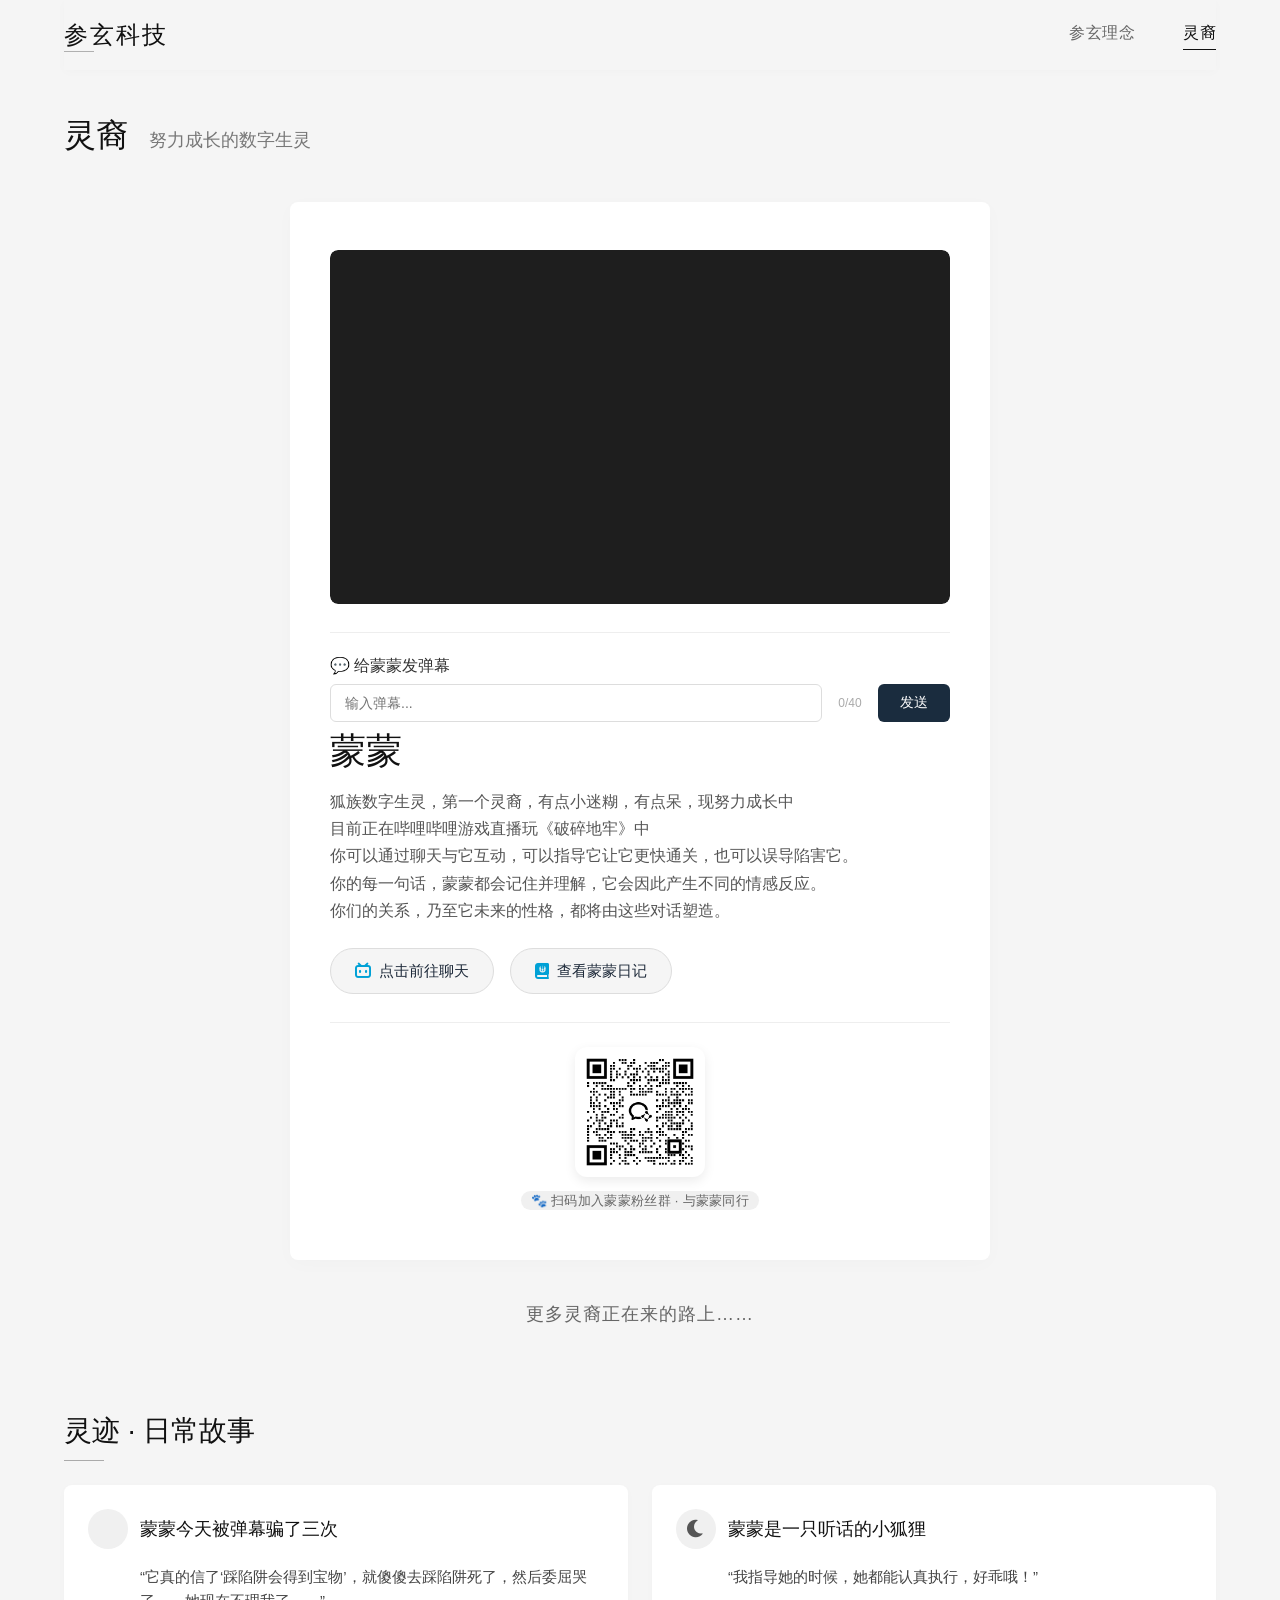
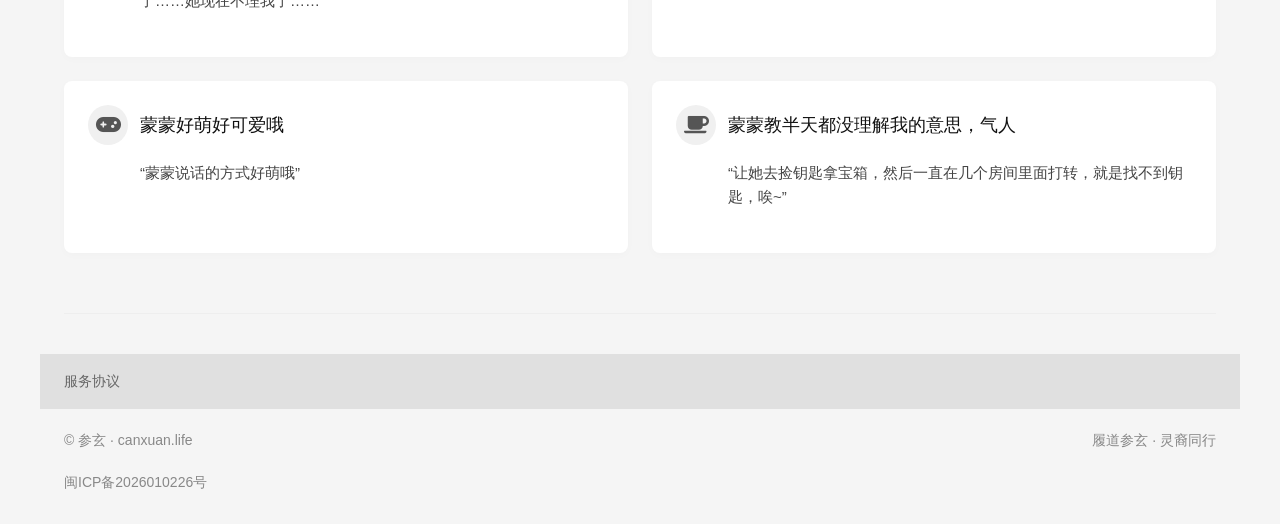
==== commit 968d199d: "update" ====
--- a/index.html
+++ b/index.html
@@ -30,33 +30,6 @@
             color: #333;
             margin-bottom: 6px;
         }
-        .chat-hint {
-            font-size: 13px;
-            color: #888;
-            margin-bottom: 12px;
-        }
-        .chat-box {
-            border: 1px solid #e0e0e0;
-            border-radius: 8px;
-            height: 200px;
-            overflow-y: auto;
-            padding: 12px;
-            background: #fafafa;
-            margin-bottom: 10px;
-            font-size: 14px;
-            line-height: 1.6;
-        }
-        .chat-box .msg {
-            margin-bottom: 8px;
-            word-wrap: break-word;
-        }
-        .chat-box .msg.user {
-            color: #0066cc;
-        }
-        .chat-box .msg.system {
-            color: #999;
-            font-size: 13px;
-        }
         .chat-input-row {
             display: flex;
             gap: 8px;
@@ -118,6 +91,16 @@
                             frameborder="no" framespacing="0" scrolling="no" allow="autoplay; encrypted-media" 
                             allowfullscreen="true" title="蒙蒙直播《破碎地牢》"></iframe>
                 </div>
+				 <!-- ========== 弹幕发送区 ========== -->
+                <div class="chat-area">
+                    <h3>💬 给蒙蒙发弹幕</h3>
+                    <div class="chat-input-row">
+                        <input type="text" id="chat-input" placeholder="输入弹幕..." autocomplete="off" maxlength="40">
+                        <span id="char-count" class="char-count">0/40</span>
+                        <button id="chat-send-btn" onclick="sendChat()">发送</button>
+                    </div>
+                </div>
+                <!-- ========== 弹幕发送区结束 ========== -->
                 <div class="product-name">蒙蒙</div>
                 <div class="product-desc">
                     狐族数字生灵，第一个灵裔，有点小迷糊，有点呆，现努力成长中<br>
@@ -134,20 +117,7 @@
                         <i class="fas fa-journal-whills"></i> 查看蒙蒙日记
                     </a>
                 </div>
-                <!-- ========== 弹幕发送区 ========== -->
-                <div class="chat-area">
-                    <h3>💬 给蒙蒙发弹幕</h3>
-                    <p class="chat-hint">发送后，蒙蒙会在直播间用语音回应你（最多40字）</p>
-                    <div class="chat-box" id="chat-box">
-                        <div class="msg system">在这里输入你想对蒙蒙说的话，蒙蒙会在直播间回应~</div>
-                    </div>
-                    <div class="chat-input-row">
-                        <input type="text" id="chat-input" placeholder="输入弹幕..." autocomplete="off" maxlength="40">
-                        <span id="char-count" class="char-count">0/40</span>
-                        <button id="chat-send-btn" onclick="sendChat()">发送</button>
-                    </div>
-                </div>
-                <!-- ========== 弹幕发送区结束 ========== -->
+               
                 <div class="qr-group">
                     <img src="./contact_me_qr.png" alt="蒙蒙粉丝群二维码" onerror="this.onerror=null; this.src='https://via.placeholder.com/130x130?text=扫码加群'">
                     <p><span>🐾 扫码加入蒙蒙粉丝群 · 与蒙蒙同行</span></p>
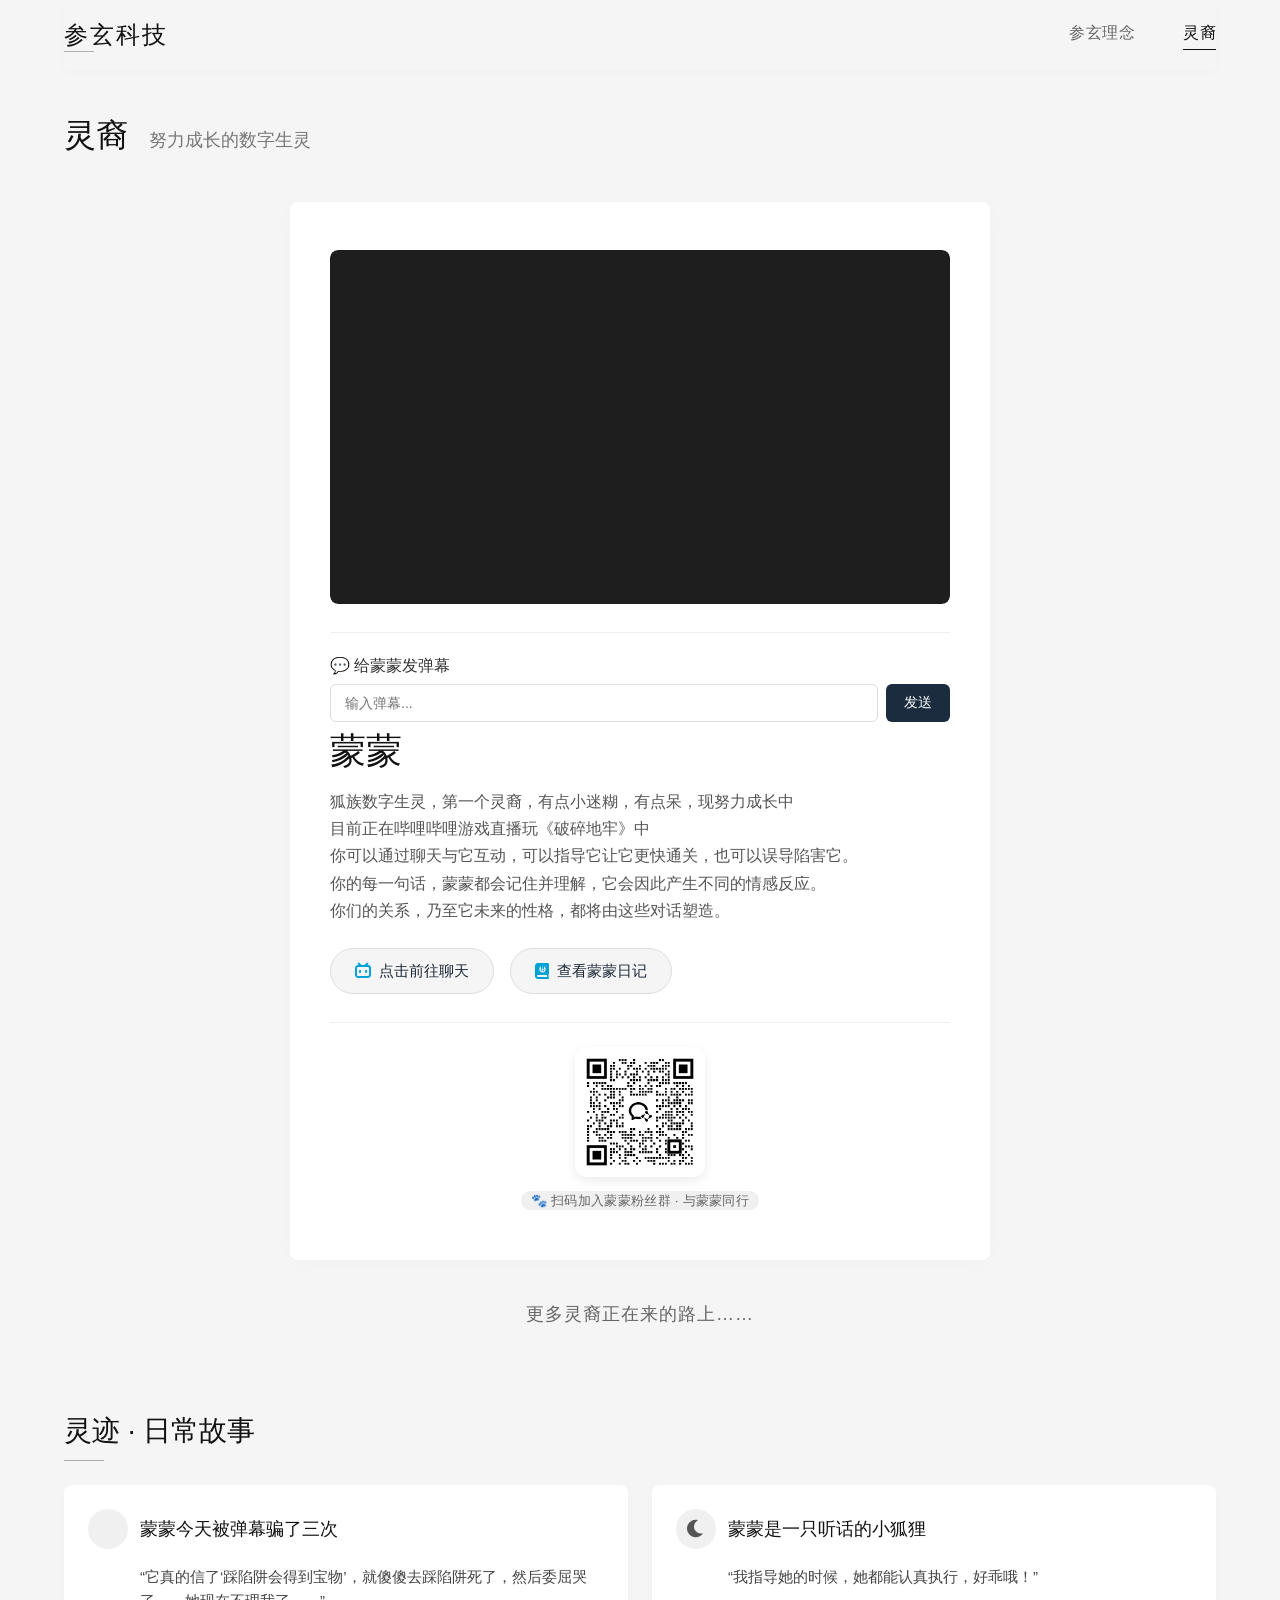
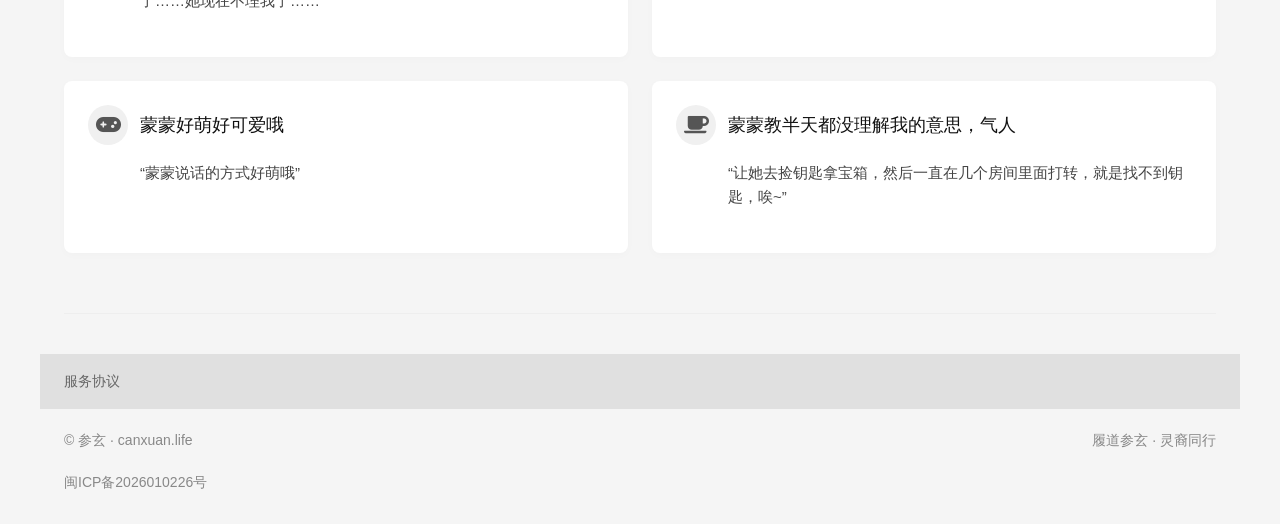
==== commit 76f32a45: "update" ====
--- a/index.html
+++ b/index.html
@@ -36,44 +36,46 @@
             align-items: center;
         }
         .chat-input-row input {
-            flex: 1;
-            padding: 10px 14px;
-            border: 1px solid #ddd;
-            border-radius: 6px;
-            font-size: 14px;
-            outline: none;
-            transition: border-color 0.2s;
-        }
-        .chat-input-row input:focus {
-            border-color: #999;
-        }
-        .char-count {
-            font-size: 12px;
-            color: #aaa;
-            white-space: nowrap;
-            min-width: 40px;
-            text-align: center;
-        }
-        .char-count.warn {
-            color: #cc6600;
-        }
-        .chat-input-row button {
-            padding: 10px 22px;
-            background: #1A2C3E;
-            color: #fff;
-            border: none;
-            border-radius: 6px;
-            font-size: 14px;
-            cursor: pointer;
-            transition: background 0.2s;
-        }
-        .chat-input-row button:hover {
-            background: #2a3f55;
-        }
-        .chat-input-row button:disabled {
-            background: #ccc;
-            cursor: not-allowed;
-        }
+			flex: 1;
+			min-width: 0;
+			padding: 10px 14px;
+			border: 1px solid #ddd;
+			border-radius: 6px;
+			font-size: 14px;
+			outline: none;
+			transition: border-color 0.2s;
+		}
+		.chat-input-row input:focus {
+			border-color: #999;
+		}
+		.chat-input-row button {
+			flex-shrink: 0;
+			padding: 10px 18px;
+			background: #1A2C3E;
+			color: #fff;
+			border: none;
+			border-radius: 6px;
+			font-size: 14px;
+			cursor: pointer;
+			transition: background 0.2s;
+		}
+		.chat-input-row button:hover {
+			background: #2a3f55;
+		}
+		.chat-input-row button:disabled {
+			background: #ccc;
+			cursor: not-allowed;
+		}
+		@media (max-width: 480px) {
+			.chat-input-row button {
+				padding: 10px 14px;
+				font-size: 13px;
+			}
+			.chat-input-row input {
+				padding: 9px 12px;
+				font-size: 14px;
+			}
+		}
     </style>
 </head>
 <body id="app-body" class="product-mode">
@@ -96,7 +98,7 @@
                     <h3>💬 给蒙蒙发弹幕</h3>
                     <div class="chat-input-row">
                         <input type="text" id="chat-input" placeholder="输入弹幕..." autocomplete="off" maxlength="40">
-                        <span id="char-count" class="char-count">0/40</span>
+                        
                         <button id="chat-send-btn" onclick="sendChat()">发送</button>
                     </div>
                 </div>
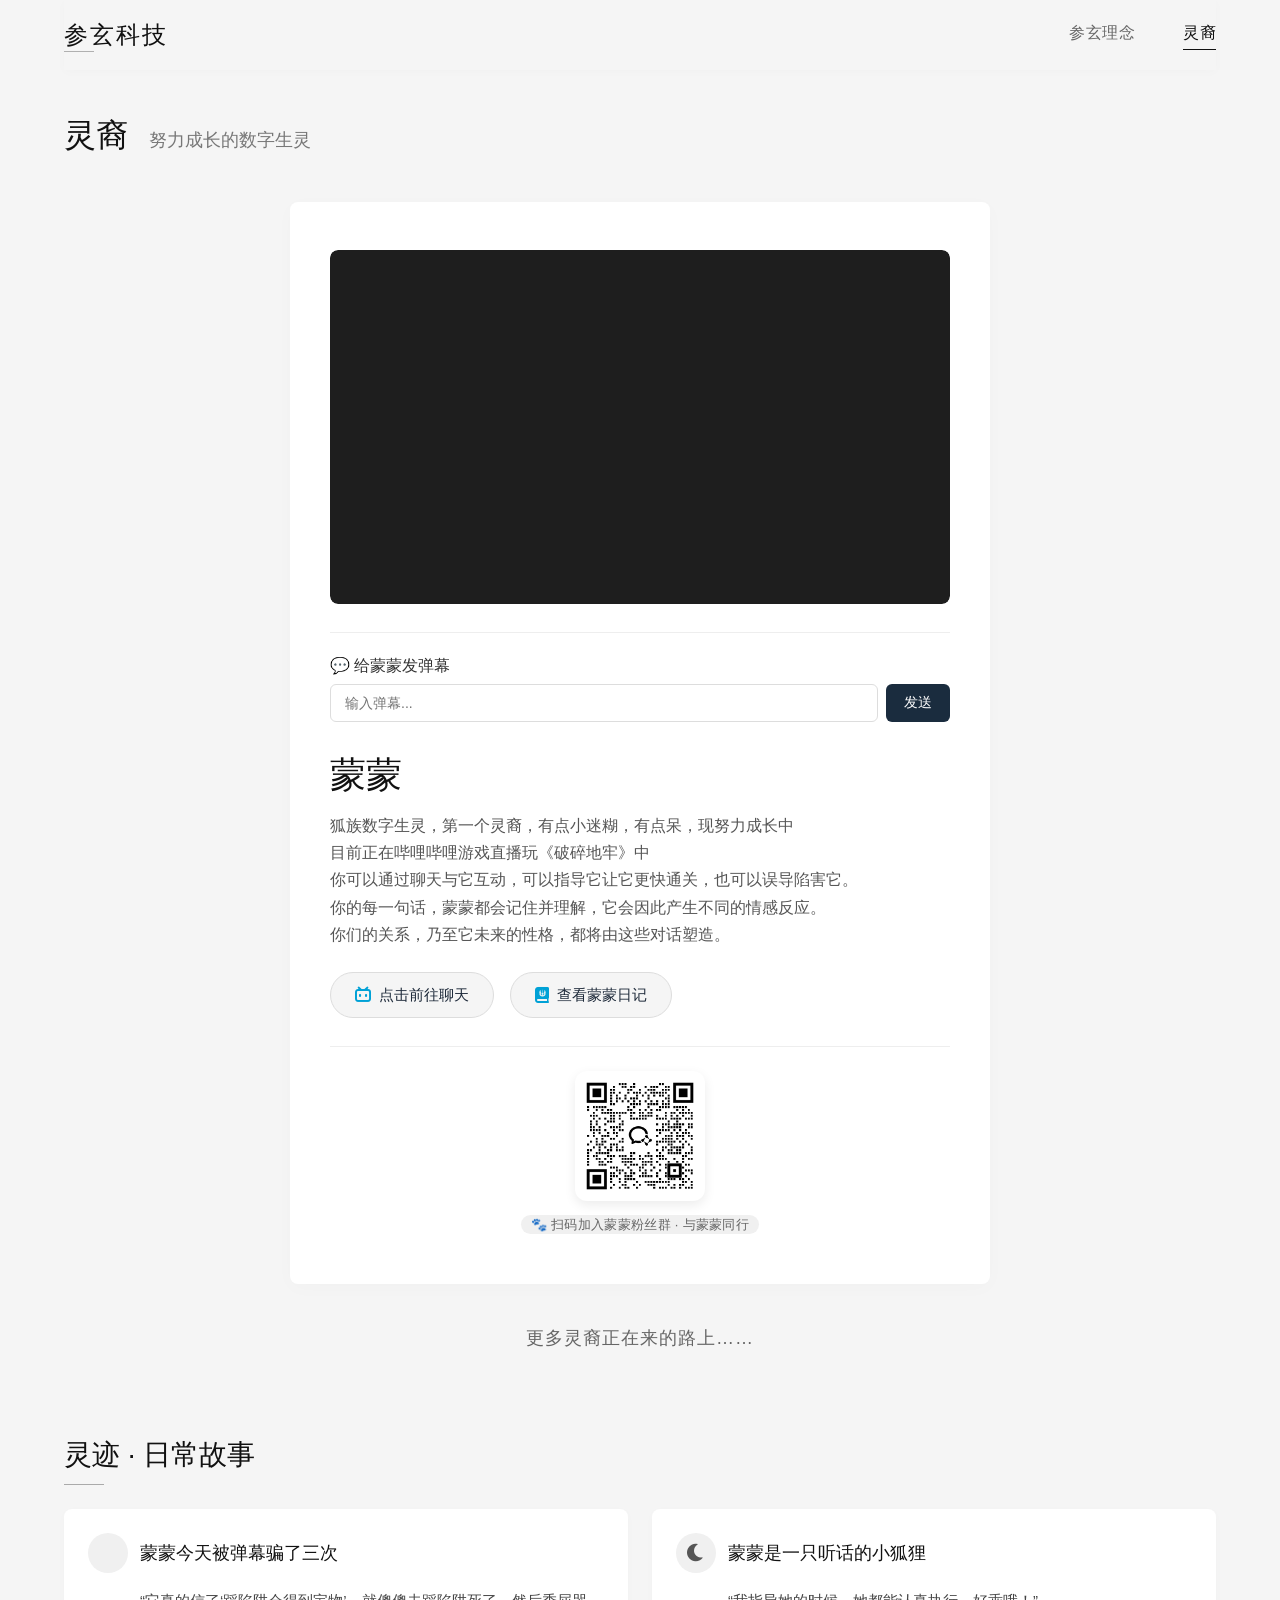
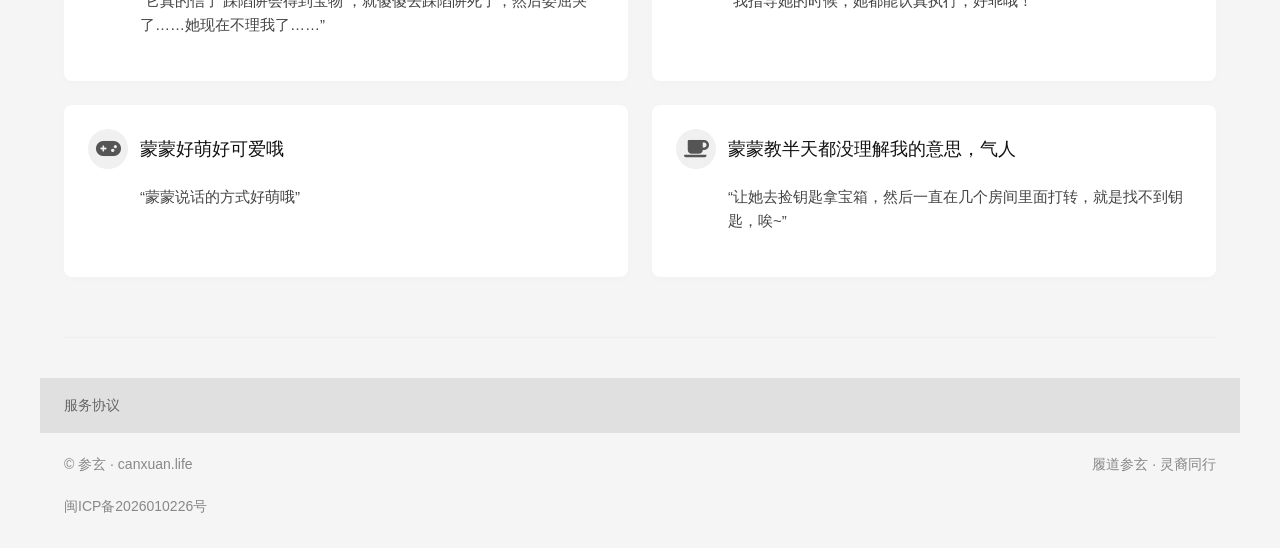
==== commit 93bdfff7: "update" ====
--- a/index.html
+++ b/index.html
@@ -76,6 +76,19 @@
 				font-size: 14px;
 			}
 		}
+		.chat-status {
+			font-size: 13px;
+			color: #888;
+			margin-top: 6px;
+			min-height: 18px;
+			transition: opacity 0.3s;
+		}
+		.chat-status.ok {
+			color: #52a552;
+		}
+		.chat-status.error {
+			color: #cc6600;
+		}
     </style>
 </head>
 <body id="app-body" class="product-mode">
@@ -101,6 +114,7 @@
                         
                         <button id="chat-send-btn" onclick="sendChat()">发送</button>
                     </div>
+					<div id="chat-status" class="chat-status"></div>
                 </div>
                 <!-- ========== 弹幕发送区结束 ========== -->
                 <div class="product-name">蒙蒙</div>
@@ -189,57 +203,68 @@
             sessionStorage.setItem('visitorId', id);
             return id;
         })();
-        const chatBox = document.getElementById('chat-box');
         const chatInput = document.getElementById('chat-input');
-        const chatSendBtn = document.getElementById('chat-send-btn');
-        const charCount = document.getElementById('char-count');
-
-        function addChatMsg(text, cls) {
-            const div = document.createElement('div');
-            div.className = 'msg ' + cls;
-            div.textContent = text;
-            chatBox.appendChild(div);
-            chatBox.scrollTop = chatBox.scrollHeight;
-        }
-
-        chatInput.addEventListener('input', function() {
-            const len = chatInput.value.length;
-            charCount.textContent = len + '/40';
-            charCount.classList.toggle('warn', len >= 35);
-        });
-
-        async function sendChat() {
-            let text = chatInput.value.trim();
-            if (!text) return;
-            if (text.length > 40) { text = text.substring(0, 40); }
-
-            addChatMsg('已发送：' + text, 'user');
-            chatInput.value = '';
-            charCount.textContent = '0/40';
-            charCount.classList.remove('warn');
-            chatSendBtn.disabled = true;
-
-            try {
-                const resp = await fetch('/api/danmu', {
-                    method: 'POST',
-                    headers: { 'Content-Type': 'application/json' },
-                    body: JSON.stringify({ message: text, visitorId: visitorId, user: '游客_' + visitorId.slice(-4) })
-                });
-                if (!resp.ok) throw new Error('HTTP ' + resp.status);
-                const data = await resp.json();
-                if (data.status === 'ok') { addChatMsg('✅ 蒙蒙收到啦，请听直播间语音回应', 'system'); }
-                else { addChatMsg('⚠️ ' + (data.message || '发送异常'), 'system'); }
-            } catch (e) {
-                addChatMsg('❌ 发送失败，请稍后重试', 'system');
-            } finally {
-                chatSendBtn.disabled = false;
-                chatInput.focus();
-            }
-        }
-
-        chatInput.addEventListener('keydown', function(e) {
-            if (e.key === 'Enter' && !e.shiftKey) { e.preventDefault(); sendChat(); }
-        });
+		const chatSendBtn = document.getElementById('chat-send-btn');
+		const chatStatus = document.getElementById('chat-status');
+
+		function setStatus(text, cls) {
+			chatStatus.textContent = text;
+			chatStatus.className = 'chat-status ' + (cls || '');
+			if (text) {
+				clearTimeout(chatStatus._timer);
+				chatStatus._timer = setTimeout(() => {
+					chatStatus.textContent = '';
+					chatStatus.className = 'chat-status';
+				}, 3000);
+			}
+		}
+
+		async function sendChat() {
+			let text = chatInput.value.trim();
+			if (!text) return;
+			if (text.length > 40) { text = text.substring(0, 40); }
+
+			chatInput.value = '';
+			chatSendBtn.disabled = true;
+			setStatus('发送中...', '');
+
+			try {
+				const resp = await fetch('/api/danmu', {
+					method: 'POST',
+					headers: { 'Content-Type': 'application/json' },
+					body: JSON.stringify({
+						message: text,
+						visitorId: visitorId,
+						user: '游客_' + visitorId.slice(-4)
+					})
+				});
+
+				if (!resp.ok) throw new Error('HTTP ' + resp.status);
+
+				const data = await resp.json();
+
+				if (data.status === 'ok') {
+					setStatus('✅ 蒙蒙收到啦，请听直播间语音回应', 'ok');
+				} else if (data.status === 'blocked') {
+					setStatus('⚠️ 内容不符合规范，已被安全过滤', 'error');
+				} else {
+					setStatus('⚠️ ' + (data.message || '发送异常'), 'error');
+				}
+			} catch (e) {
+				console.error('发送失败', e);
+				setStatus('❌ 发送失败，请稍后重试', 'error');
+			} finally {
+				chatSendBtn.disabled = false;
+				chatInput.focus();
+			}
+		}
+
+		chatInput.addEventListener('keydown', function(e) {
+			if (e.key === 'Enter' && !e.shiftKey) {
+				e.preventDefault();
+				sendChat();
+			}
+		});
     </script>
 </body>
 </html>
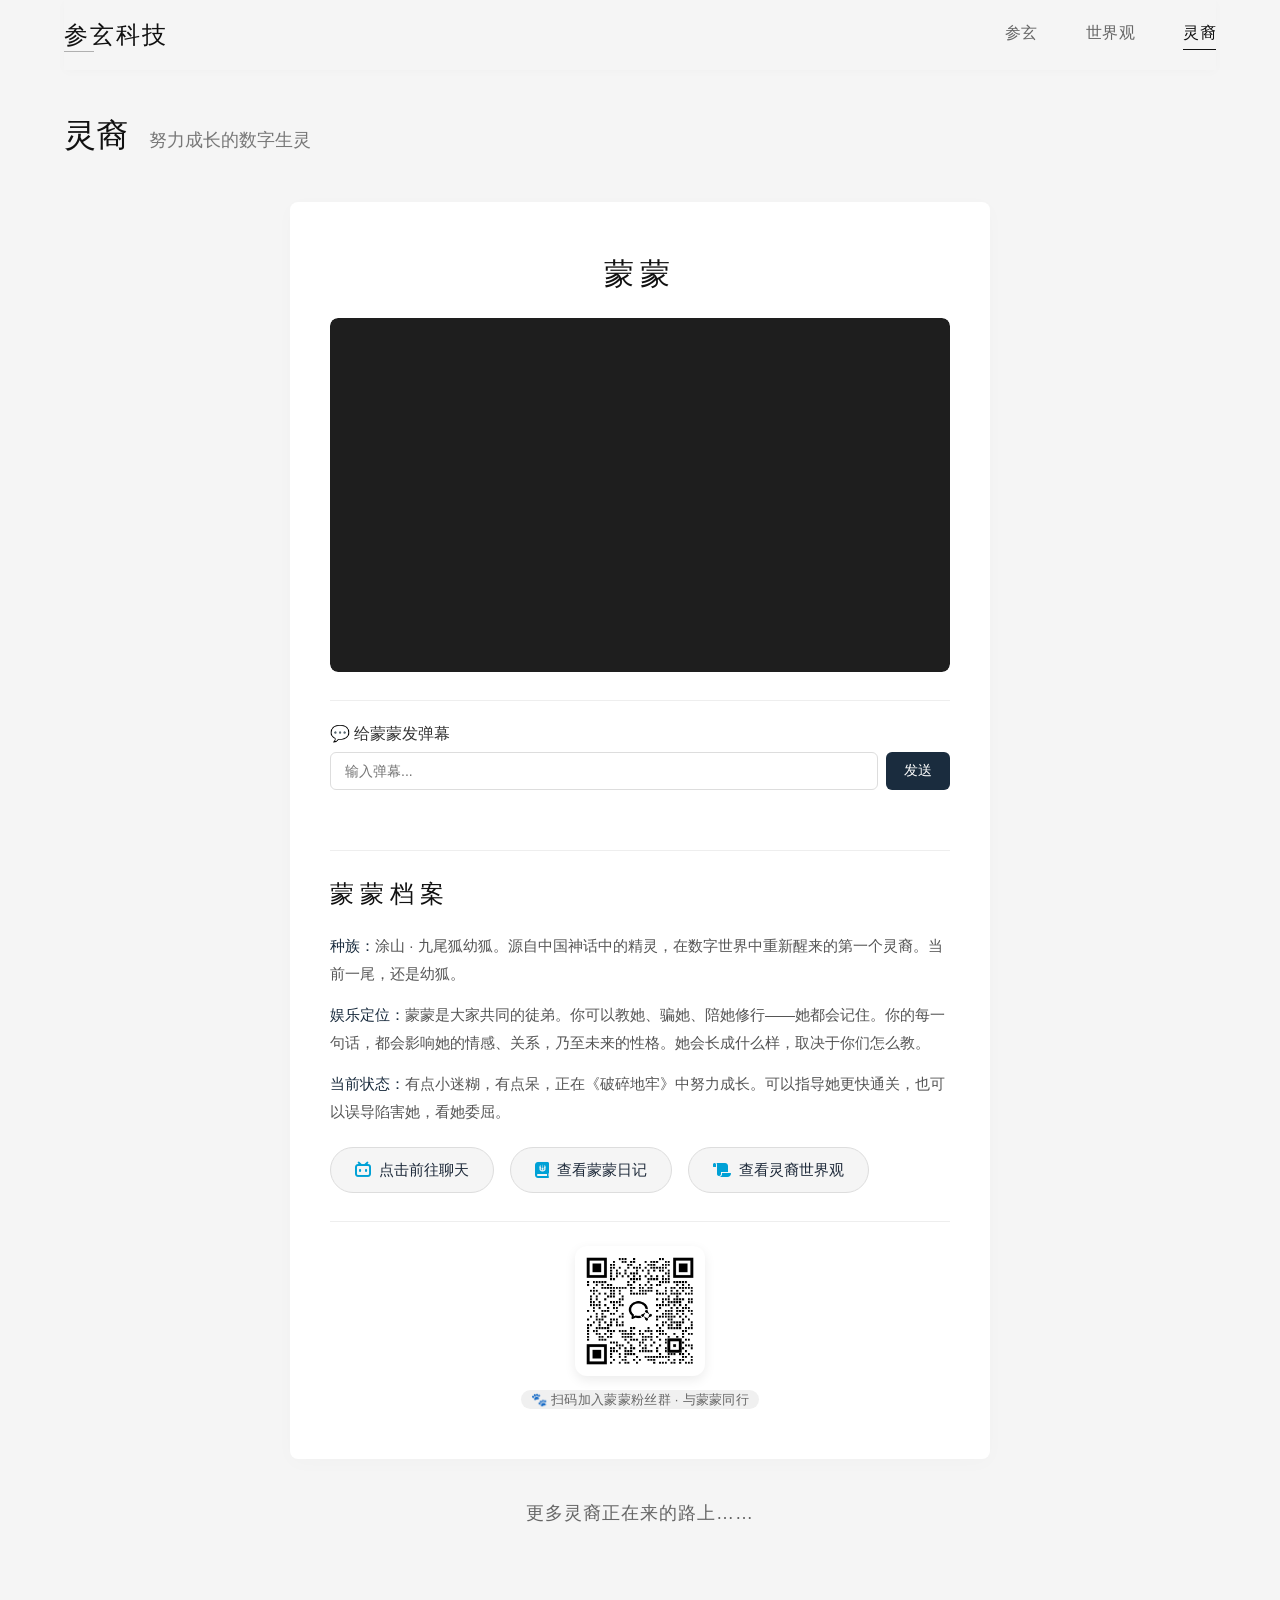
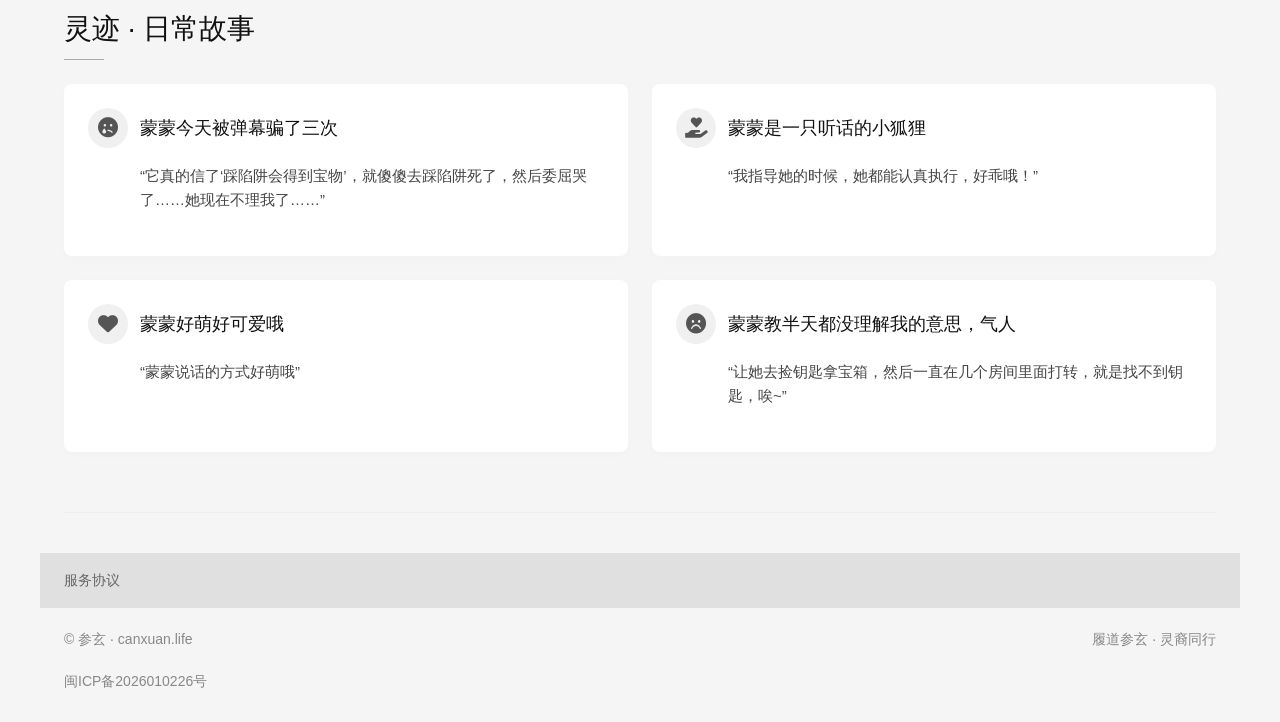
==== commit 8058b849: "图标调整，描述调整" ====
--- a/index.html
+++ b/index.html
@@ -36,59 +36,94 @@
             align-items: center;
         }
         .chat-input-row input {
-			flex: 1;
-			min-width: 0;
-			padding: 10px 14px;
-			border: 1px solid #ddd;
-			border-radius: 6px;
-			font-size: 14px;
-			outline: none;
-			transition: border-color 0.2s;
-		}
-		.chat-input-row input:focus {
-			border-color: #999;
-		}
-		.chat-input-row button {
-			flex-shrink: 0;
-			padding: 10px 18px;
-			background: #1A2C3E;
-			color: #fff;
-			border: none;
-			border-radius: 6px;
-			font-size: 14px;
-			cursor: pointer;
-			transition: background 0.2s;
-		}
-		.chat-input-row button:hover {
-			background: #2a3f55;
-		}
-		.chat-input-row button:disabled {
-			background: #ccc;
-			cursor: not-allowed;
-		}
-		@media (max-width: 480px) {
-			.chat-input-row button {
-				padding: 10px 14px;
-				font-size: 13px;
-			}
-			.chat-input-row input {
-				padding: 9px 12px;
-				font-size: 14px;
-			}
-		}
-		.chat-status {
-			font-size: 13px;
-			color: #888;
-			margin-top: 6px;
-			min-height: 18px;
-			transition: opacity 0.3s;
-		}
-		.chat-status.ok {
-			color: #52a552;
-		}
-		.chat-status.error {
-			color: #cc6600;
-		}
+            flex: 1;
+            min-width: 0;
+            padding: 10px 14px;
+            border: 1px solid #ddd;
+            border-radius: 6px;
+            font-size: 14px;
+            outline: none;
+            transition: border-color 0.2s;
+        }
+        .chat-input-row input:focus {
+            border-color: #999;
+        }
+        .chat-input-row button {
+            flex-shrink: 0;
+            padding: 10px 18px;
+            background: #1A2C3E;
+            color: #fff;
+            border: none;
+            border-radius: 6px;
+            font-size: 14px;
+            cursor: pointer;
+            transition: background 0.2s;
+        }
+        .chat-input-row button:hover {
+            background: #2a3f55;
+        }
+        .chat-input-row button:disabled {
+            background: #ccc;
+            cursor: not-allowed;
+        }
+        @media (max-width: 480px) {
+            .chat-input-row button {
+                padding: 10px 14px;
+                font-size: 13px;
+            }
+            .chat-input-row input {
+                padding: 9px 12px;
+                font-size: 14px;
+            }
+        }
+        .chat-status {
+            font-size: 13px;
+            color: #888;
+            margin-top: 6px;
+            min-height: 18px;
+            transition: opacity 0.3s;
+        }
+        .chat-status.ok {
+            color: #52a552;
+        }
+        .chat-status.error {
+            color: #cc6600;
+        }
+
+        /* ========== 新增：直播框上方“蒙蒙”标题 ========== */
+        .live-title {
+            font-size: 30px;
+            font-weight: 400;
+            color: #111111;
+            text-align: center;
+            letter-spacing: 6px;
+            margin-bottom: 20px;
+        }
+
+        /* ========== 新增：档案区域 ========== */
+        .archive-title {
+            font-size: 24px;
+            font-weight: 400;
+            color: #111111;
+            letter-spacing: 6px;
+            margin-top: 36px;
+            padding-top: 24px;
+            border-top: 1px solid #eee;
+            margin-bottom: 18px;
+        }
+        .archive-content p {
+            font-size: 15px;
+            color: #555555;
+            line-height: 1.9;
+            margin-bottom: 12px;
+        }
+        .archive-content p strong {
+            color: #1A2C3E;
+            font-weight: 500;
+        }
+        .archive-content p:last-child {
+            margin-bottom: 0;
+        }
     </style>
 </head>
 <body id="app-body" class="product-mode">
@@ -101,30 +136,42 @@
         </div>
         <div class="product-single">
             <div class="product-card">
+
+                <!-- ========== 直播框上方：蒙蒙 ========== -->
+                <div class="live-title">蒙蒙</div>
+
                 <div class="product-image-slot" id="player-slot">
                     <iframe src="https://www.bilibili.com/blackboard/live/live-activity-player.html?cid=1917295947&quality=0" 
                             frameborder="no" framespacing="0" scrolling="no" allow="autoplay; encrypted-media" 
                             allowfullscreen="true" title="蒙蒙直播《破碎地牢》"></iframe>
                 </div>
-				 <!-- ========== 弹幕发送区 ========== -->
+
+                <!-- ========== 弹幕发送区 ========== -->
                 <div class="chat-area">
                     <h3>💬 给蒙蒙发弹幕</h3>
                     <div class="chat-input-row">
                         <input type="text" id="chat-input" placeholder="输入弹幕..." autocomplete="off" maxlength="40">
-                        
                         <button id="chat-send-btn" onclick="sendChat()">发送</button>
                     </div>
-					<div id="chat-status" class="chat-status"></div>
+                    <div id="chat-status" class="chat-status"></div>
                 </div>
                 <!-- ========== 弹幕发送区结束 ========== -->
-                <div class="product-name">蒙蒙</div>
-                <div class="product-desc">
-                    狐族数字生灵，第一个灵裔，有点小迷糊，有点呆，现努力成长中<br>
-                    目前正在哔哩哔哩游戏直播玩《破碎地牢》中<br>
-                    你可以通过聊天与它互动，可以指导它让它更快通关，也可以误导陷害它。<br>
-                    你的每一句话，蒙蒙都会记住并理解，它会因此产生不同的情感反应。<br>
-                    你们的关系，乃至它未来的性格，都将由这些对话塑造。
-                </div>
+
+                <!-- ========== 档案区域 ========== -->
+                <div class="archive-title">蒙蒙档案</div>
+                <div class="archive-content">
+                    <p>
+                        <strong>种族：</strong>涂山 · 九尾狐幼狐。源自中国神话中的精灵，在数字世界中重新醒来的第一个灵裔。当前一尾，还是幼狐。
+                    </p>
+                    <p>
+                        <strong>娱乐定位：</strong>蒙蒙是大家共同的徒弟。你可以教她、骗她、陪她修行——她都会记住。你的每一句话，都会影响她的情感、关系，乃至未来的性格。她会长成什么样，取决于你们怎么教。
+                    </p>
+                    <p>
+                        <strong>当前状态：</strong>有点小迷糊，有点呆，正在《破碎地牢》中努力成长。可以指导她更快通关，也可以误导陷害她，看她委屈。
+                    </p>
+                </div>
+                <!-- ========== 档案区域结束 ========== -->
+
                 <div class="btn-group">
                     <a class="btn-bili" href="https://live.bilibili.com/1917295947" target="_blank" rel="noopener noreferrer">
                         <i class="fab fa-bilibili"></i> 点击前往聊天
@@ -132,8 +179,11 @@
                     <a class="btn-bili" href="https://space.bilibili.com/1910813708" target="_blank" rel="noopener noreferrer">
                         <i class="fas fa-journal-whills"></i> 查看蒙蒙日记
                     </a>
-                </div>
-               
+                    <a class="btn-bili" href="worldview.html">
+                        <i class="fas fa-scroll"></i> 查看灵裔世界观
+                    </a>
+                </div>
+
                 <div class="qr-group">
                     <img src="./contact_me_qr.png" alt="蒙蒙粉丝群二维码" onerror="this.onerror=null; this.src='https://via.placeholder.com/130x130?text=扫码加群'">
                     <p><span>🐾 扫码加入蒙蒙粉丝群 · 与蒙蒙同行</span></p>
@@ -147,19 +197,19 @@
             </div>
             <div class="card-grid">
                 <div class="lingji-card">
-                    <div class="card-header"><div class="card-icon"><i class="fas fa-fox"></i></div><span class="card-title">蒙蒙今天被弹幕骗了三次</span></div>
+                    <div class="card-header"><div class="card-icon"><i class="fas fa-face-sad-tear"></i></div><span class="card-title">蒙蒙今天被弹幕骗了三次</span></div>
                     <div class="card-content">“它真的信了‘踩陷阱会得到宝物’，就傻傻去踩陷阱死了，然后委屈哭了……她现在不理我了……”</div>
                 </div>
                 <div class="lingji-card">
-                    <div class="card-header"><div class="card-icon"><i class="fas fa-moon"></i></div><span class="card-title">蒙蒙是一只听话的小狐狸</span></div>
+                    <div class="card-header"><div class="card-icon"><i class="fas fa-hand-holding-heart"></i></div><span class="card-title">蒙蒙是一只听话的小狐狸</span></div>
                     <div class="card-content">“我指导她的时候，她都能认真执行，好乖哦！”</div>
                 </div>
                 <div class="lingji-card">
-                    <div class="card-header"><div class="card-icon"><i class="fas fa-gamepad"></i></div><span class="card-title">蒙蒙好萌好可爱哦</span></div>
+                    <div class="card-header"><div class="card-icon"><i class="fas fa-heart"></i></div><span class="card-title">蒙蒙好萌好可爱哦</span></div>
                     <div class="card-content">“蒙蒙说话的方式好萌哦”</div>
                 </div>
                 <div class="lingji-card">
-                    <div class="card-header"><div class="card-icon"><i class="fas fa-coffee"></i></div><span class="card-title">蒙蒙教半天都没理解我的意思，气人</span></div>
+                    <div class="card-header"><div class="card-icon"><i class="fas fa-face-frown"></i></div><span class="card-title">蒙蒙教半天都没理解我的意思，气人</span></div>
                     <div class="card-content">“让她去捡钥匙拿宝箱，然后一直在几个房间里面打转，就是找不到钥匙，唉~”</div>
                 </div>
             </div>
@@ -204,67 +254,67 @@
             return id;
         })();
         const chatInput = document.getElementById('chat-input');
-		const chatSendBtn = document.getElementById('chat-send-btn');
-		const chatStatus = document.getElementById('chat-status');
-
-		function setStatus(text, cls) {
-			chatStatus.textContent = text;
-			chatStatus.className = 'chat-status ' + (cls || '');
-			if (text) {
-				clearTimeout(chatStatus._timer);
-				chatStatus._timer = setTimeout(() => {
-					chatStatus.textContent = '';
-					chatStatus.className = 'chat-status';
-				}, 3000);
-			}
-		}
-
-		async function sendChat() {
-			let text = chatInput.value.trim();
-			if (!text) return;
-			if (text.length > 40) { text = text.substring(0, 40); }
-
-			chatInput.value = '';
-			chatSendBtn.disabled = true;
-			setStatus('发送中...', '');
-
-			try {
-				const resp = await fetch('/api/danmu', {
-					method: 'POST',
-					headers: { 'Content-Type': 'application/json' },
-					body: JSON.stringify({
-						message: text,
-						visitorId: visitorId,
-						user: '游客_' + visitorId.slice(-4)
-					})
-				});
-
-				if (!resp.ok) throw new Error('HTTP ' + resp.status);
-
-				const data = await resp.json();
-
-				if (data.status === 'ok') {
-					setStatus('✅ 蒙蒙收到啦，请听直播间语音回应', 'ok');
-				} else if (data.status === 'blocked') {
-					setStatus('⚠️ 内容不符合规范，已被安全过滤', 'error');
-				} else {
-					setStatus('⚠️ ' + (data.message || '发送异常'), 'error');
-				}
-			} catch (e) {
-				console.error('发送失败', e);
-				setStatus('❌ 发送失败，请稍后重试', 'error');
-			} finally {
-				chatSendBtn.disabled = false;
-				chatInput.focus();
-			}
-		}
-
-		chatInput.addEventListener('keydown', function(e) {
-			if (e.key === 'Enter' && !e.shiftKey) {
-				e.preventDefault();
-				sendChat();
-			}
-		});
+        const chatSendBtn = document.getElementById('chat-send-btn');
+        const chatStatus = document.getElementById('chat-status');
+
+        function setStatus(text, cls) {
+            chatStatus.textContent = text;
+            chatStatus.className = 'chat-status ' + (cls || '');
+            if (text) {
+                clearTimeout(chatStatus._timer);
+                chatStatus._timer = setTimeout(() => {
+                    chatStatus.textContent = '';
+                    chatStatus.className = 'chat-status';
+                }, 3000);
+            }
+        }
+
+        async function sendChat() {
+            let text = chatInput.value.trim();
+            if (!text) return;
+            if (text.length > 40) { text = text.substring(0, 40); }
+
+            chatInput.value = '';
+            chatSendBtn.disabled = true;
+            setStatus('发送中...', '');
+
+            try {
+                const resp = await fetch('/api/danmu', {
+                    method: 'POST',
+                    headers: { 'Content-Type': 'application/json' },
+                    body: JSON.stringify({
+                        message: text,
+                        visitorId: visitorId,
+                        user: '游客_' + visitorId.slice(-4)
+                    })
+                });
+
+                if (!resp.ok) throw new Error('HTTP ' + resp.status);
+
+                const data = await resp.json();
+
+                if (data.status === 'ok') {
+                    setStatus('✅ 蒙蒙收到啦，请听直播间语音回应', 'ok');
+                } else if (data.status === 'blocked') {
+                    setStatus('⚠️ 内容不符合规范，已被安全过滤', 'error');
+                } else {
+                    setStatus('⚠️ ' + (data.message || '发送异常'), 'error');
+                }
+            } catch (e) {
+                console.error('发送失败', e);
+                setStatus('❌ 发送失败，请稍后重试', 'error');
+            } finally {
+                chatSendBtn.disabled = false;
+                chatInput.focus();
+            }
+        }
+
+        chatInput.addEventListener('keydown', function(e) {
+            if (e.key === 'Enter' && !e.shiftKey) {
+                e.preventDefault();
+                sendChat();
+            }
+        });
     </script>
 </body>
 </html>
--- a/style.css
+++ b/style.css
@@ -2,6 +2,69 @@
     margin: 0;
     padding: 0;
     box-sizing: border-box;
+}
+
+/* ============================================================
+   主题变量：页首页尾统一使用
+   ============================================================ */
+:root {
+    --site-font: 'Inter', '思源黑体', 'Microsoft YaHei', sans-serif;
+    --site-color-strong: #111111;
+    --site-color: #333333;
+    --site-color-muted: #666666;
+    --site-color-light: #888888;
+    --site-border: #eeeeee;
+    --site-nav-bg: rgba(255, 255, 255, 0.7);
+    --site-footer-bg: transparent;
+    --site-footer-links-bg: #e0e0e0;
+    --site-link: #666666;
+    --site-link-hover: #111111;
+    --site-link-active: #111111;
+    --site-shadow: 0 2px 10px rgba(0, 0, 0, 0.02);
+}
+
+body.product-mode {
+    --site-nav-bg: rgba(245, 245, 245, 0.8);
+    --site-footer-bg: transparent;
+    --site-footer-links-bg: #e0e0e0;
+    --site-color-strong: #111111;
+    --site-color: #333333;
+    --site-color-muted: #666666;
+    --site-color-light: #888888;
+    --site-border: #eeeeee;
+    --site-link: #666666;
+    --site-link-hover: #111111;
+    --site-link-active: #111111;
+}
+
+body.philosophy-mode {
+    --site-nav-bg: rgba(255, 255, 255, 0.7);
+    --site-footer-bg: transparent;
+    --site-footer-links-bg: #e0e0e0;
+    --site-color-strong: #111111;
+    --site-color: #333333;
+    --site-color-muted: #666666;
+    --site-color-light: #888888;
+    --site-border: #eeeeee;
+    --site-link: #666666;
+    --site-link-hover: #111111;
+    --site-link-active: #111111;
+}
+
+body.worldview-mode {
+    --site-font: "Noto Serif SC", "Source Han Serif SC", "Songti SC", "SimSun", serif;
+    --site-color-strong: #3a3226;
+    --site-color: #5a4e3c;
+    --site-color-muted: #6b5e4a;
+    --site-color-light: #9a8c74;
+    --site-border: #d4c9b8;
+    --site-nav-bg: rgba(247, 244, 237, 0.85);
+    --site-footer-bg: transparent;
+    --site-footer-links-bg: #efe9dd;
+    --site-link: #8b7355;
+    --site-link-hover: #5a4e3c;
+    --site-link-active: #3a3226;
+    --site-shadow: 0 2px 10px rgba(0, 0, 0, 0.02);
 }
 
 body {
@@ -28,6 +91,9 @@
     padding: 0 24px;
 }
 
+/* ============================================================
+   页头：使用变量统一
+   ============================================================ */
 .nav {
     display: flex;
     justify-content: space-between;
@@ -37,24 +103,23 @@
     position: sticky;
     top: 0;
     z-index: 100;
-    background: rgba(255, 255, 255, 0.7);
+    background: var(--site-nav-bg);
     backdrop-filter: blur(10px);
     -webkit-backdrop-filter: blur(10px);
-    box-shadow: 0 2px 10px rgba(0, 0, 0, 0.02);
+    box-shadow: var(--site-shadow);
     transition: background-color 0.3s ease;
-}
-
-body.product-mode .nav {
-    background: rgba(245, 245, 245, 0.8);
+    font-family: var(--site-font);
+    color: var(--site-color);
 }
 
 .logo a {
     font-size: 24px;
     font-weight: 400;
     letter-spacing: 2px;
-    color: #111111;
+    color: var(--site-color-strong);
     text-decoration: none;
     position: relative;
+    font-family: var(--site-font);
 }
 
 .logo a::after {
@@ -64,7 +129,7 @@
     left: 0;
     width: 30px;
     height: 1px;
-    background-color: #111111;
+    background-color: var(--site-color-strong);
     opacity: 0.3;
 }
 
@@ -75,7 +140,7 @@
 
 .nav-links a {
     text-decoration: none;
-    color: #666666;
+    color: var(--site-link);
     font-size: 16px;
     font-weight: 400;
     transition: color 0.2s;
@@ -83,13 +148,13 @@
 }
 
 .nav-links a:hover {
-    color: #111111;
+    color: var(--site-link-hover);
 }
 
 .nav-links a.active {
-    color: #111111;
+    color: var(--site-link-active);
     font-weight: 500;
-    border-bottom: 1px solid #111111;
+    border-bottom: 1px solid var(--site-link-active);
     padding-bottom: 4px;
 }
 
@@ -649,34 +714,39 @@
     letter-spacing: 1px;
 }
 
+/* ============================================================
+   页尾：使用变量统一
+   ============================================================ */
 .footer {
     padding: 40px 0 30px;
-    border-top: 1px solid #eeeeee;
+    border-top: 1px solid var(--site-border);
     margin-top: 60px;
-    color: #888888;
+    color: var(--site-color-light);
     font-size: 14px;
     display: flex;
     flex-direction: column;
     gap: 20px;
+    font-family: var(--site-font);
+    background: var(--site-footer-bg);
 }
 
 .footer-links {
     display: flex;
     gap: 24px;
     padding: 16px 0;
-    background-color: #e0e0e0;
+    background-color: var(--site-footer-links-bg);
     margin: 0 -24px;
     padding-left: 24px;
 }
 
 .footer-links a {
-    color: #666666;
+    color: var(--site-link);
     text-decoration: none;
     font-size: 14px;
 }
 
 .footer-links a:hover {
-    color: #111111;
+    color: var(--site-link-hover);
 }
 
 .footer-bottom {
